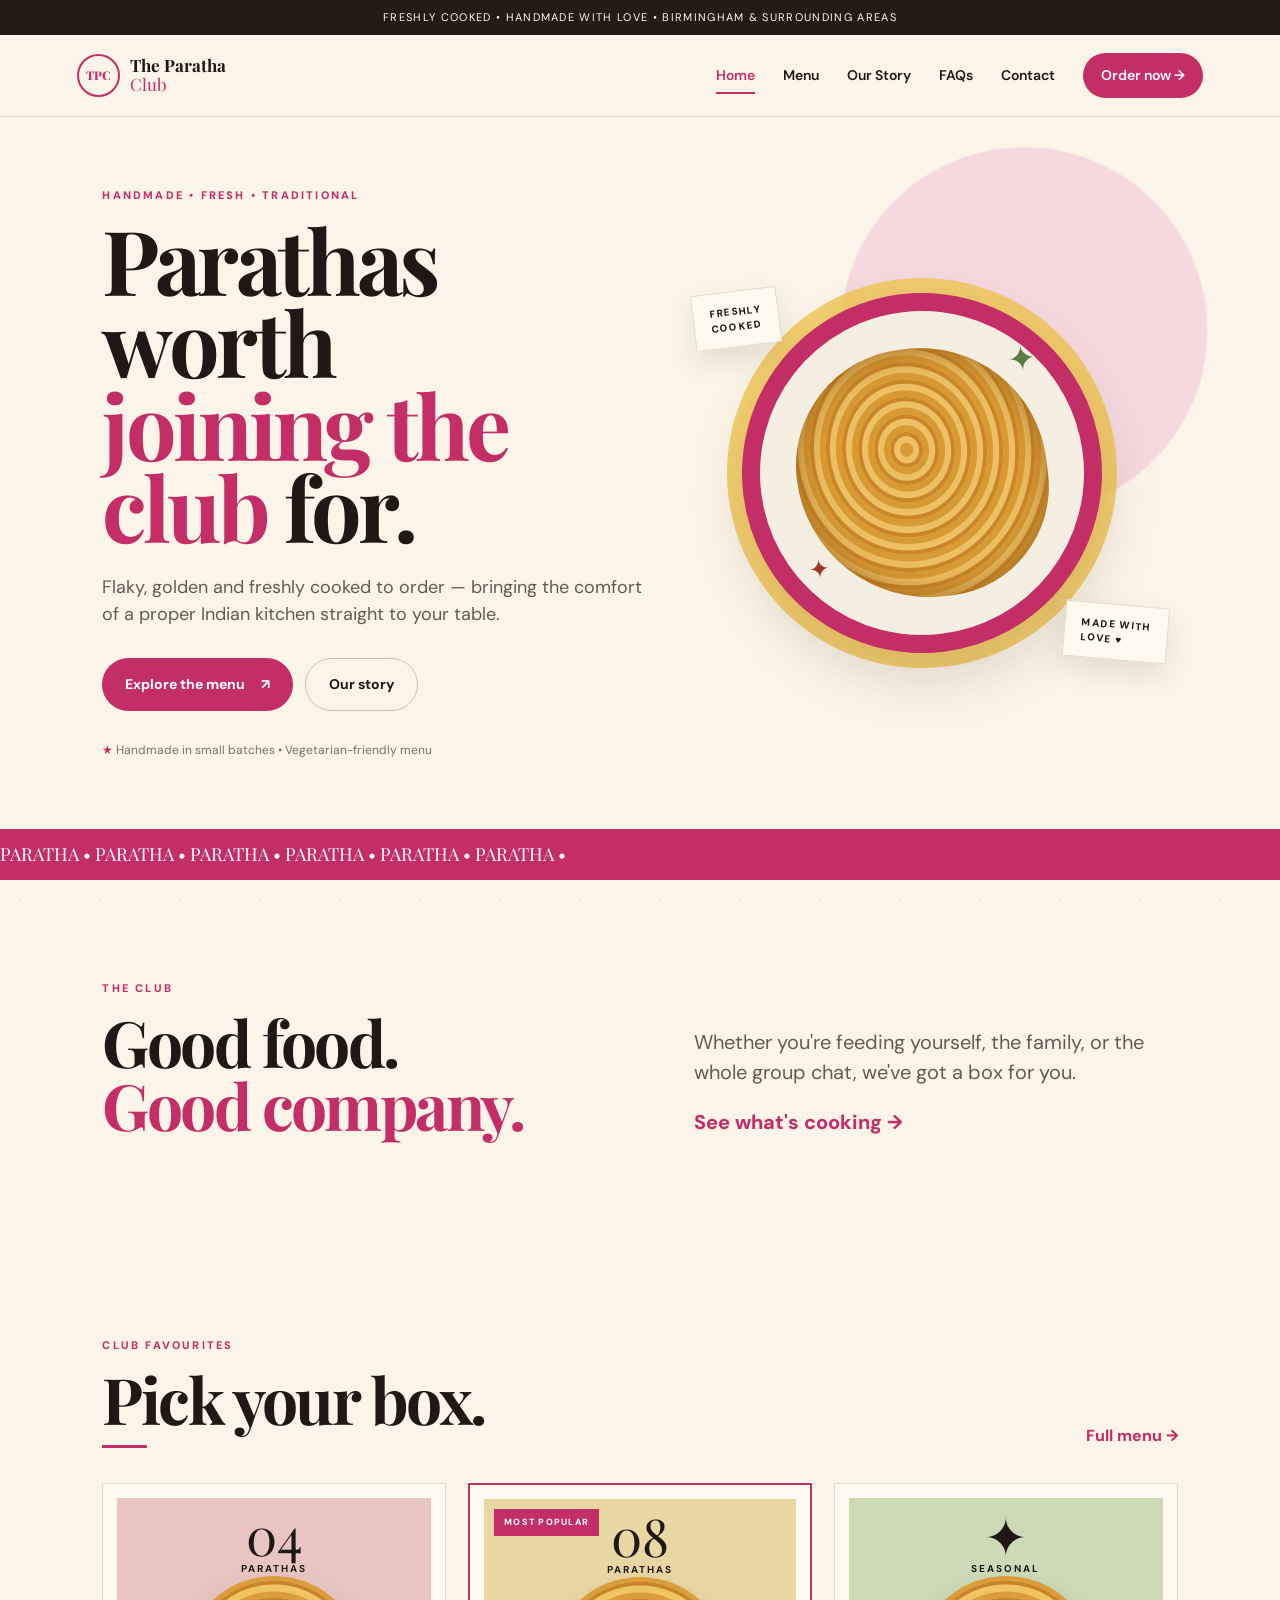
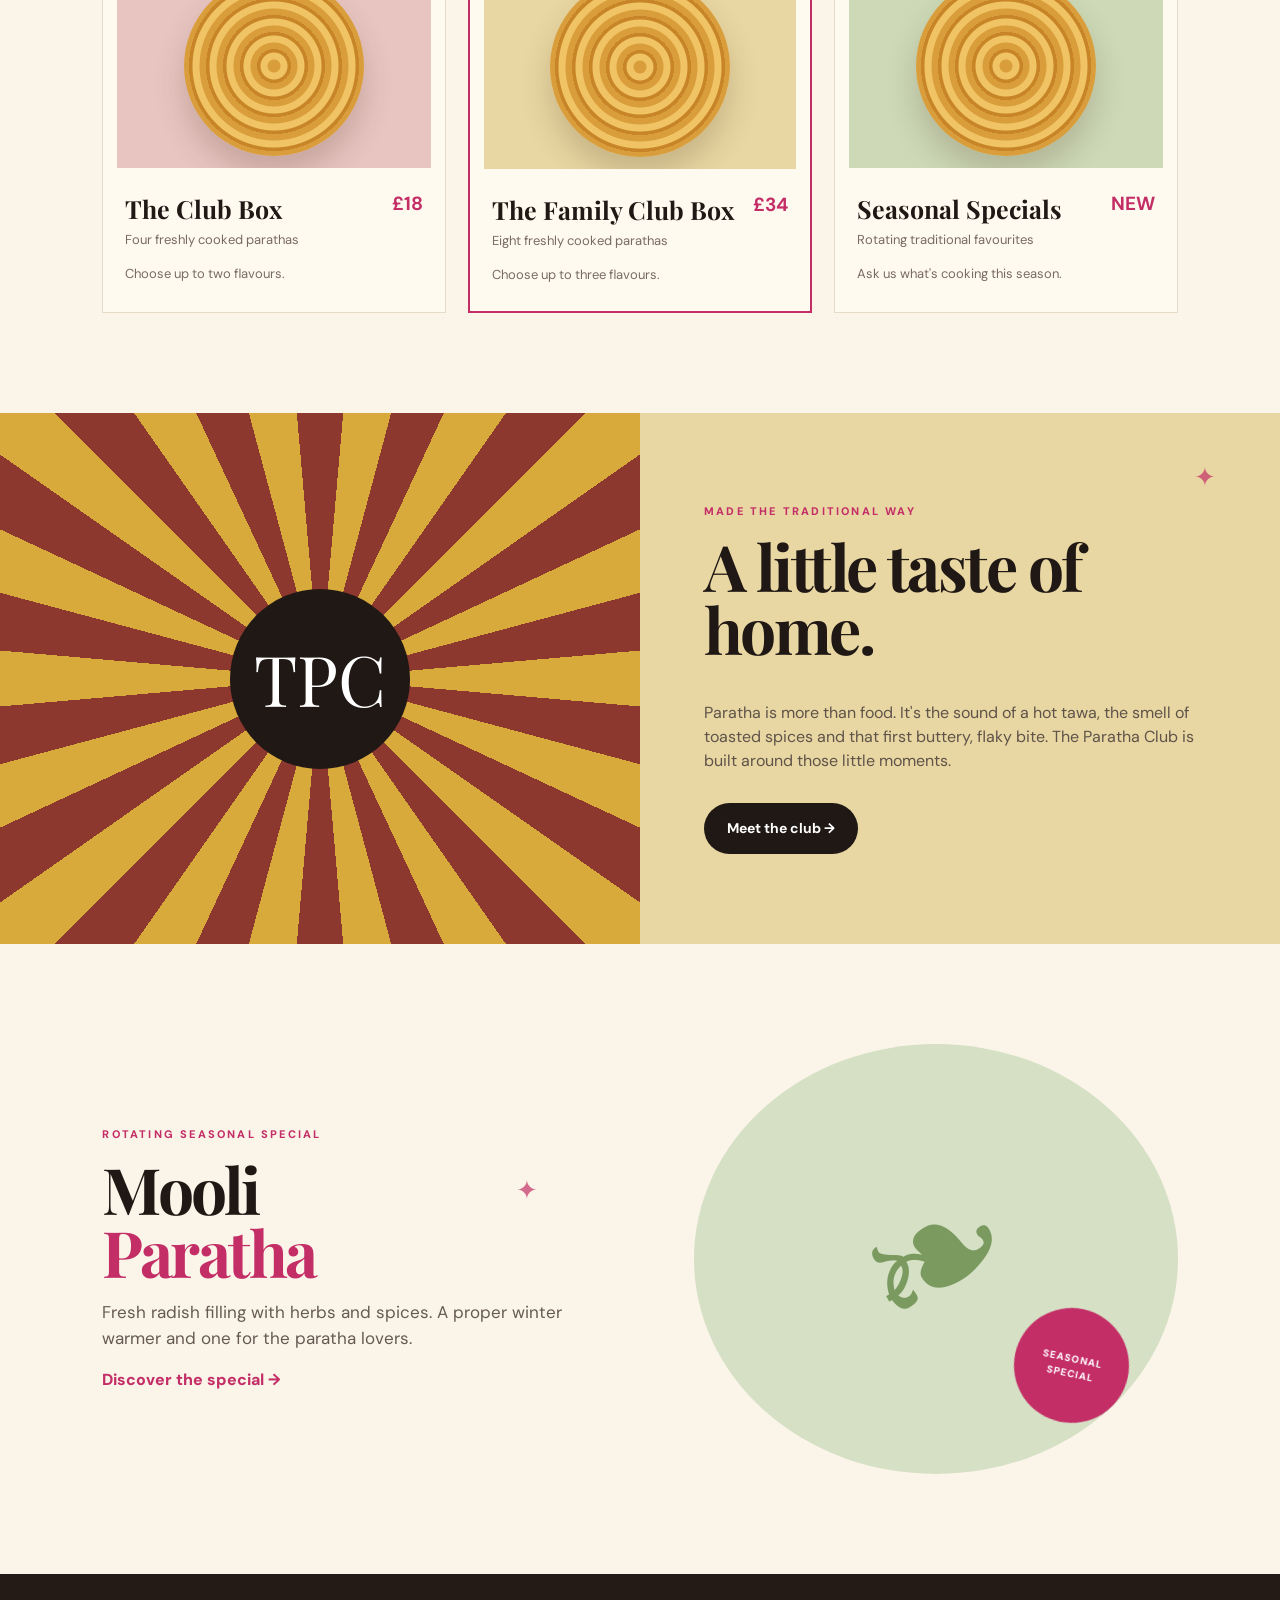
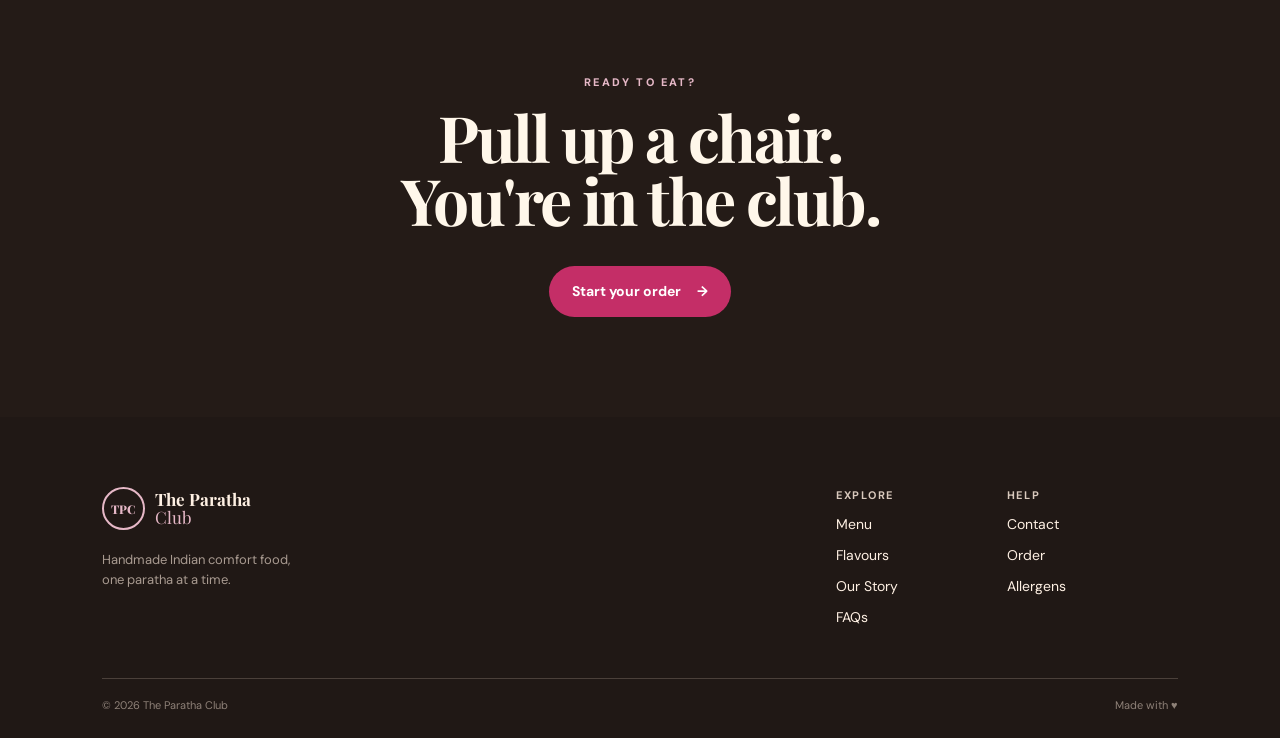
==== index.html @ 1f50803f "add files" ====
<!doctype html>
<html lang="en">
<head>
  <meta charset="utf-8">
  <meta name="viewport" content="width=device-width,initial-scale=1">
  <title>The Paratha Club | Handmade Indian Parathas</title>
  <meta name="description" content="The Paratha Club — freshly cooked, handmade Indian parathas made with love.">
  <link rel="preconnect" href="https://fonts.googleapis.com">
  <link rel="preconnect" href="https://fonts.gstatic.com" crossorigin>
  <link href="https://fonts.googleapis.com/css2?family=DM+Sans:wght@400;500;600;700&family=Playfair+Display:wght@600;700;800&display=swap" rel="stylesheet">
  <link rel="stylesheet" href="css/style.css">
</head>
<body>
  <div class="announcement">Freshly cooked • Handmade with love • Birmingham & surrounding areas</div>
  <header class="site-header">
    <a class="brand" href="index.html"><span class="brand-mark">TPC</span><span><strong>The Paratha</strong><em>Club</em></span></a>
    <button class="nav-toggle" aria-label="Open menu">☰</button>
    <nav>
      <a class="active" href="index.html">Home</a>
      <a href="menu.html">Menu</a>
      <a href="about.html">Our Story</a>
      <a href="faq.html">FAQs</a>
      <a href="contact.html">Contact</a>
      <a class="nav-order" href="order.html">Order now <span>→</span></a>
    </nav>
  </header>

  <main>
    <section class="hero">
      <div class="hero-copy">
        <p class="eyebrow">HANDMADE • FRESH • TRADITIONAL</p>
        <h1>Parathas worth<br><span>joining the club</span> for.</h1>
        <p class="hero-text">Flaky, golden and freshly cooked to order — bringing the comfort of a proper Indian kitchen straight to your table.</p>
        <div class="hero-actions">
          <a class="btn btn-primary" href="menu.html">Explore the menu <span>↗</span></a>
          <a class="btn btn-ghost" href="about.html">Our story</a>
        </div>
        <div class="trust-row"><span>★</span> Handmade in small batches <span>•</span> Vegetarian-friendly menu</div>
      </div>
      <div class="hero-art">
        <div class="sun"></div>
        <div class="dish">
          <div class="paratha"></div>
          <div class="mint">✦</div><div class="spice">✦</div>
        </div>
        <div class="art-tag tag-one">FRESHLY<br>COOKED</div>
        <div class="art-tag tag-two">MADE WITH<br>LOVE ♥</div>
      </div>
    </section>

    <section class="ticker"><div>PARATHA • PARATHA • PARATHA • PARATHA • PARATHA • PARATHA •</div></section>

    <section class="section intro">
      <div><p class="eyebrow">THE CLUB</p><h2>Good food.<br><span>Good company.</span></h2></div>
      <div class="intro-copy"><p>Whether you're feeding yourself, the family, or the whole group chat, we've got a box for you.</p><a class="text-link" href="menu.html">See what's cooking <span>→</span></a></div>
    </section>

    <section class="section boxes">
      <div class="section-heading"><div><p class="eyebrow">CLUB FAVOURITES</p><h2>Pick your box.</h2></div><a class="text-link" href="menu.html">Full menu →</a></div>
      <div class="card-grid">
        <article class="food-card">
          <div class="food-visual visual-1"><span>04</span><b>PARATHAS</b></div>
          <div class="food-info"><div><h3>The Club Box</h3><p>Four freshly cooked parathas</p></div><strong>£18</strong></div>
          <p class="card-note">Choose up to two flavours.</p>
        </article>
        <article class="food-card featured-card">
          <div class="popular">MOST POPULAR</div>
          <div class="food-visual visual-2"><span>08</span><b>PARATHAS</b></div>
          <div class="food-info"><div><h3>The Family Club Box</h3><p>Eight freshly cooked parathas</p></div><strong>£34</strong></div>
          <p class="card-note">Choose up to three flavours.</p>
        </article>
        <article class="food-card">
          <div class="food-visual visual-3"><span>✦</span><b>SEASONAL</b></div>
          <div class="food-info"><div><h3>Seasonal Specials</h3><p>Rotating traditional favourites</p></div><strong>NEW</strong></div>
          <p class="card-note">Ask us what's cooking this season.</p>
        </article>
      </div>
    </section>

    <section class="section story-band">
      <div class="story-image"><span>TPC</span></div>
      <div class="story-copy"><p class="eyebrow">MADE THE TRADITIONAL WAY</p><h2>A little taste of home.</h2><p>Paratha is more than food. It's the sound of a hot tawa, the smell of toasted spices and that first buttery, flaky bite. The Paratha Club is built around those little moments.</p><a class="btn btn-dark" href="about.html">Meet the club →</a></div>
    </section>

    <section class="section special">
      <div class="special-copy"><p class="eyebrow">ROTATING SEASONAL SPECIAL</p><h2>Mooli<br><span>Paratha</span></h2><p>Fresh radish filling with herbs and spices. A proper winter warmer and one for the paratha lovers.</p><a href="menu.html" class="text-link">Discover the special →</a></div>
      <div class="special-art"><div class="leaf">❧</div><div class="round-label">SEASONAL<br>SPECIAL</div></div>
    </section>

    <section class="section cta">
      <p class="eyebrow">READY TO EAT?</p><h2>Pull up a chair.<br>You're in the club.</h2><a class="btn btn-primary" href="order.html">Start your order <span>→</span></a>
    </section>
  </main>

  <footer class="footer">
    <div class="footer-brand"><a class="brand" href="index.html"><span class="brand-mark">TPC</span><span><strong>The Paratha</strong><em>Club</em></span></a><p>Handmade Indian comfort food,<br>one paratha at a time.</p></div>
    <div class="footer-links"><div><b>Explore</b><a href="menu.html">Menu</a><a href="flavours.html">Flavours</a><a href="about.html">Our Story</a><a href="faq.html">FAQs</a></div><div><b>Help</b><a href="contact.html">Contact</a><a href="order.html">Order</a><a href="contact.html">Allergens</a></div></div>
    <div class="footer-bottom"><span>© 2026 The Paratha Club</span><span>Made with ♥</span></div>
  </footer>
  <script src="js/main.js"></script>
</body>
</html>
---- css/style.css ----
*{box-sizing:border-box}html{scroll-behavior:smooth}body{margin:0;background:#fbf5e9;color:#201815;font-family:'DM Sans',sans-serif;line-height:1.5}.announcement{background:#241b17;color:#fff7ea;text-align:center;padding:9px 16px;font-size:11px;letter-spacing:.12em;text-transform:uppercase}.site-header{height:82px;display:flex;align-items:center;justify-content:space-between;padding:0 6%;background:#fbf5e9;border-bottom:1px solid #e8dccb;position:sticky;top:0;z-index:20}.brand{display:flex;align-items:center;gap:10px;color:#201815;text-decoration:none}.brand-mark{width:43px;height:43px;border:2px solid #c42e67;border-radius:50%;display:grid;place-items:center;font-family:'Playfair Display';font-size:12px;font-weight:800;color:#c42e67}.brand strong,.brand em{display:block;font-family:'Playfair Display';font-size:17px;line-height:.9}.brand em{font-style:normal;color:#c42e67;margin-top:3px}nav{display:flex;align-items:center;gap:28px}nav a{color:#201815;text-decoration:none;font-size:14px;font-weight:600}nav a:hover,nav .active{color:#c42e67}.nav-order{background:#c42e67!important;color:#fff!important;padding:12px 18px;border-radius:999px}.nav-toggle{display:none;background:none;border:0;font-size:24px}.hero{min-height:690px;display:grid;grid-template-columns:1.05fr .95fr;align-items:center;padding:70px 8%;overflow:hidden;position:relative;background:radial-gradient(circle at 80% 30%,#f5d9df 0 16%,transparent 16.2%),#fbf5e9}.hero-copy{max-width:650px}.eyebrow{font-size:11px;letter-spacing:.2em;font-weight:800;color:#c42e67;margin:0 0 15px}.hero h1,.page-hero h1{font-family:'Playfair Display',serif;font-size:clamp(54px,7vw,92px);line-height:.92;letter-spacing:-.04em;margin:0 0 26px}.hero h1 span,.page-hero h1 span,h2 span{color:#c42e67}.hero-text{font-size:18px;max-width:560px;color:#655951}.hero-actions{display:flex;gap:12px;margin:30px 0}.btn{display:inline-flex;align-items:center;gap:16px;border:0;border-radius:999px;padding:15px 23px;text-decoration:none;font-weight:700;font-size:14px;cursor:pointer}.btn-primary{background:#c42e67;color:#fff}.btn-ghost{border:1px solid #cfc0b0;color:#201815}.btn-dark{background:#201815;color:#fff}.trust-row{font-size:12px;color:#7c6e64}.trust-row span:first-child{color:#c42e67}.hero-art{height:520px;position:relative;display:grid;place-items:center}.sun{position:absolute;width:390px;height:390px;border-radius:50%;background:#f1c64f;opacity:.8}.dish{width:360px;height:360px;border-radius:50%;background:#f5efe3;border:18px solid #c42e67;box-shadow:0 25px 60px #5c3a2630;position:relative;display:grid;place-items:center;transform:rotate(-7deg)}.paratha{width:250px;height:250px;border-radius:48% 52% 45% 55%;background:repeating-radial-gradient(ellipse at 45% 40%,#d79b36 0 6px,#edc064 7px 12px,#c98729 13px 16px);box-shadow:inset 0 0 30px #9e631a}.mint{position:absolute;right:35px;top:35px;color:#587d42;font-size:34px}.spice{position:absolute;left:38px;bottom:60px;color:#9b3825;font-size:25px}.art-tag{position:absolute;background:#fffaf0;padding:12px 16px;border:1px solid #e6d8c7;font-weight:800;font-size:10px;letter-spacing:.14em;box-shadow:0 12px 30px #3d281420}.tag-one{left:5%;top:15%;transform:rotate(-7deg)}.tag-two{right:2%;bottom:14%;transform:rotate(5deg)}.ticker{background:#c42e67;color:white;overflow:hidden;padding:12px 0;font-family:'Playfair Display';font-size:18px;white-space:nowrap}.ticker div{animation:marquee 22s linear infinite}@keyframes marquee{to{transform:translateX(-40%)}}.section{padding:100px 8%;max-width:1400px;margin:auto}.intro{display:grid;grid-template-columns:1fr 1fr;gap:10%;align-items:end}.intro h2,.section h2{font-family:'Playfair Display';font-size:clamp(45px,5vw,70px);line-height:.98;letter-spacing:-.04em;margin:0}.intro-copy{font-size:20px;color:#665a52;max-width:480px}.text-link{color:#c42e67;text-decoration:none;font-weight:800}.section-heading{display:flex;justify-content:space-between;align-items:end;margin-bottom:35px}.card-grid{display:grid;grid-template-columns:repeat(3,1fr);gap:22px}.food-card{background:#fffaf0;border:1px solid #e5d9c8;padding:14px;position:relative}.featured-card{border:2px solid #c42e67}.popular{position:absolute;z-index:2;top:24px;left:24px;background:#c42e67;color:#fff;padding:7px 10px;font-size:9px;font-weight:800;letter-spacing:.14em}.food-visual{height:270px;display:flex;flex-direction:column;align-items:center;justify-content:center;position:relative;overflow:hidden}.visual-1{background:#e8c5c1}.visual-2{background:#e8d7a2}.visual-3{background:#cdd9b7}.food-visual:after{content:'';width:180px;height:180px;border-radius:50%;background:repeating-radial-gradient(ellipse,#d99e3b 0 6px,#f0c465 7px 13px,#c78528 14px 17px);box-shadow:0 18px 30px #4d301d35}.food-visual span,.food-visual b{position:relative;z-index:2;color:#201815}.food-visual span{font-family:'Playfair Display';font-size:52px;line-height:1}.food-visual b{font-size:10px;letter-spacing:.2em}.food-info{display:flex;justify-content:space-between;gap:15px;padding:22px 8px 8px}.food-info h3{font-family:'Playfair Display';font-size:25px;margin:0}.food-info p,.card-note{margin:3px 0;color:#786b62;font-size:13px}.food-info>strong{color:#c42e67;font-size:19px}.card-note{padding:0 8px 10px}.story-band{background:#e8d7a2;max-width:none;display:grid;grid-template-columns:1fr 1fr;padding:0}.story-image{min-height:520px;background:radial-gradient(circle at center,#e8c15b 0 18%,#c42e67 18.5% 20%,transparent 20.5%),repeating-conic-gradient(from 15deg,#8c382f 0 10deg,#d8aa3b 10deg 20deg);display:grid;place-items:center}.story-image span{font-family:'Playfair Display';font-size:70px;color:#fff;background:#201815;border-radius:50%;width:180px;height:180px;display:grid;place-items:center}.story-copy{padding:90px 10%;display:flex;flex-direction:column;justify-content:center;align-items:flex-start}.story-copy h2{margin-bottom:25px}.story-copy p:not(.eyebrow){max-width:500px;color:#5f534a;margin-bottom:30px}.special{display:grid;grid-template-columns:1fr 1fr;align-items:center;gap:10%}.special-copy p:not(.eyebrow){max-width:500px;color:#665a52;font-size:17px}.special-art{min-height:430px;border-radius:50%;background:#d5e0c4;display:grid;place-items:center;position:relative}.leaf{font-size:180px;color:#7a9a60;transform:rotate(-30deg)}.round-label{position:absolute;background:#c42e67;color:white;width:115px;height:115px;border-radius:50%;display:grid;place-items:center;text-align:center;font-size:10px;font-weight:800;letter-spacing:.1em;right:10%;bottom:12%;transform:rotate(12deg)}.cta{background:#241b17;color:#fff7ea;text-align:center;max-width:none}.cta .eyebrow{color:#e6b8c7}.cta h2{margin:0 0 35px}.footer{background:#201815;color:#fff1e4;padding:70px 8% 25px;display:grid;grid-template-columns:2fr 1fr;gap:50px}.footer .brand{color:#fff1e4}.footer .brand-mark{color:#e6b8c7;border-color:#e6b8c7}.footer .brand em{color:#e6b8c7}.footer-brand p{color:#a99b91;font-size:13px;margin-top:20px}.footer-links{display:grid;grid-template-columns:1fr 1fr}.footer-links div{display:flex;flex-direction:column;gap:10px}.footer-links b{font-size:11px;text-transform:uppercase;letter-spacing:.16em;color:#d9c9bd}.footer-links a{color:#fff1e4;text-decoration:none;font-size:14px}.footer-bottom{grid-column:1/-1;border-top:1px solid #4b403a;padding-top:18px;display:flex;justify-content:space-between;color:#8e8178;font-size:11px}.page-hero{padding:110px 8% 80px;background:#e8d7a2}.page-hero h1{font-size:clamp(60px,8vw,110px)}.page-hero p:last-child{max-width:650px;font-size:19px;color:#63574e}.compact{padding-bottom:60px}.menu-section{max-width:1100px}.menu-category{margin-bottom:85px}.category-head{display:grid;grid-template-columns:60px 1fr;gap:15px;margin-bottom:30px}.category-head>span{font-family:'Playfair Display';font-size:20px;color:#c42e67}.category-head h2{font-size:48px}.menu-item{display:grid;grid-template-columns:55px 1fr auto;gap:25px;align-items:center;border-top:1px solid #dacdbc;padding:25px 0}.menu-number{font-family:'Playfair Display';color:#c42e67;font-size:22px}.menu-item h3{font-family:'Playfair Display';font-size:27px;margin:0}.menu-item h3 small{font-family:'DM Sans';font-size:14px;color:#c42e67;margin-left:12px}.menu-item p{margin:5px 0 0;color:#74675e;max-width:650px}.mini-btn{border:1px solid #cfc0b0;border-radius:999px;padding:9px 15px;color:#201815;text-decoration:none;font-size:12px;font-weight:700}.allergen{background:#fffaf0;border:1px solid #e3d5c4;padding:22px;margin-top:35px}.allergen strong{font-family:'Playfair Display';font-size:18px}.allergen p{margin:6px 0 0;color:#74675e;font-size:13px}.about-split{display:grid;grid-template-columns:1fr 1fr;gap:10%;align-items:center}.big-quote{font-family:'Playfair Display';font-size:clamp(40px,4.5vw,65px);line-height:1.03;color:#c42e67}.about-split>div:last-child{font-size:17px;color:#675a51}.values{display:grid;grid-template-columns:repeat(3,1fr);background:#c42e67;color:white}.values>div{padding:65px 8%;border-right:1px solid #ffffff40}.values span{font-size:12px;opacity:.7}.values h3{font-family:'Playfair Display';font-size:38px;margin:25px 0 10px}.values p{opacity:.85}.faq-list{max-width:1000px}.faq-list details{border-top:1px solid #d7c9b8;padding:25px 0}.faq-list details:last-child{border-bottom:1px solid #d7c9b8}.faq-list summary{cursor:pointer;list-style:none;font-family:'Playfair Display';font-size:27px;padding-right:30px;position:relative}.faq-list summary::-webkit-details-marker{display:none}.faq-list summary:after{content:'+';position:absolute;right:0;color:#c42e67}.faq-list details[open] summary:after{content:'−'}.faq-list details p{max-width:750px;color:#6d6158;margin:15px 0 0}.contact-grid{display:grid;grid-template-columns:repeat(3,1fr);gap:20px}.contact-card{background:#fffaf0;border:1px solid #e3d5c4;padding:35px;min-height:270px}.contact-icon{font-size:30px;color:#c42e67}.contact-card h3{font-family:'Playfair Display';font-size:30px;margin:35px 0 10px}.contact-card p{color:#6d6158;min-height:65px}.order-layout{display:grid;grid-template-columns:1.5fr .7fr;gap:55px;align-items:start}.order-form label{display:block;font-size:12px;font-weight:800;letter-spacing:.13em;text-transform:uppercase;margin:0 0 14px}.choice-grid{display:grid;grid-template-columns:1fr 1fr;gap:12px;margin-bottom:40px}.choice,.flavour{background:#fffaf0;border:1px solid #dfd1c0;padding:20px;text-align:left;cursor:pointer}.choice{display:grid;grid-template-columns:1fr auto;gap:5px}.choice span{font-family:'Playfair Display';font-size:22px}.choice b{color:#c42e67}.choice small{grid-column:1/-1;color:#766960}.choice.selected{border:2px solid #c42e67}.flavour-grid{display:grid;grid-template-columns:repeat(3,1fr);gap:10px;margin-bottom:8px}.flavour{display:flex;justify-content:space-between;font-weight:700;border-radius:4px}.flavour.selected{background:#c42e67;color:white;border-color:#c42e67}.selection-note{font-size:12px;color:#786b62;margin-bottom:40px}.form-row{display:grid;grid-template-columns:1fr 1fr;gap:12px}.order-form input,.order-form textarea{width:100%;border:1px solid #d9cbbc;background:#fffaf0;padding:15px;margin-bottom:12px;font:inherit;outline:none}.order-form textarea{min-height:120px;resize:vertical}.order-form input:focus,.order-form textarea:focus{border-color:#c42e67}.full{width:100%;justify-content:center;margin-top:18px}.order-summary{background:#241b17;color:#fff4e8;padding:30px;position:sticky;top:110px}.order-summary h3{font-family:'Playfair Display';font-size:30px;margin:5px 0 30px}.summary-line,.summary-total{display:flex;justify-content:space-between;margin:12px 0;color:#cdbfb5}.summary-line strong,.summary-total strong{color:#fff}.summary-total{font-size:18px;color:#fff}.order-summary hr{border:0;border-top:1px solid #4b403a;margin:25px 0}.order-summary small{display:block;color:#988b82;font-size:11px;margin-top:25px}@media(max-width:850px){nav{display:none;position:absolute;top:82px;left:0;right:0;background:#fbf5e9;padding:20px 7%;flex-direction:column;align-items:flex-start;border-bottom:1px solid #e5d9c8}.site-header.nav-open nav{display:flex}.nav-toggle{display:block}.hero,.intro,.story-band,.special,.about-split,.order-layout{grid-template-columns:1fr}.hero{padding-top:45px}.hero-art{height:420px;order:-1}.dish{width:280px;height:280px}.paratha{width:195px;height:195px}.sun{width:300px;height:300px}.card-grid,.contact-grid,.values{grid-template-columns:1fr}.values>div{border-right:0;border-bottom:1px solid #ffffff40}.story-image{min-height:350px}.section{padding:70px 7%}.section-heading{align-items:start;gap:20px;flex-direction:column}.flavour-grid{grid-template-columns:1fr 1fr}.order-summary{position:static}.footer{grid-template-columns:1fr}.footer-bottom{grid-column:1}.page-hero{padding:75px 7% 55px}.menu-item{grid-template-columns:35px 1fr}.mini-btn{grid-column:2;width:max-content}.choice-grid{grid-template-columns:1fr}.form-row{grid-template-columns:1fr}}
/* V2 additions */
.flavour-showcase{display:grid;grid-template-columns:repeat(3,1fr);gap:20px}
.flavour-card{background:#fffaf0;border:1px solid #e3d5c4;padding:14px}
.flavour-art{height:230px;display:grid;place-items:center;font-family:'Playfair Display';font-size:50px;position:relative;overflow:hidden}
.flavour-art:after{content:'';position:absolute;width:155px;height:155px;border-radius:50%;background:repeating-radial-gradient(ellipse,#d99e3b 0 6px,#efc469 7px 13px,#c78628 14px 17px);box-shadow:0 18px 30px #4d301d35}
.flavour-art{color:#201815}.flavour-art:not(.art-seasonal){z-index:1}
.art-aloo{background:#ead1a6}.art-paneer{background:#e9c5ce}.art-gobi{background:#d6dfc1}.art-cheese{background:#efd79c}.art-methi{background:#c7d9bc}.art-seasonal{background:#d9c9df}
.flavour-art::before{content:'';position:absolute;width:210px;height:210px;border-radius:50%;border:10px solid #c42e67;opacity:.75}
.flavour-card h3{font-family:'Playfair Display';font-size:28px;margin:18px 8px 3px}.flavour-card p{margin:0 8px 12px;color:#766960;font-size:13px}
.note-band{background:#e8d7a2;max-width:none;display:grid;grid-template-columns:1fr 1fr;gap:10%;align-items:center}.note-band p:last-child{font-size:19px;color:#665951;max-width:500px}
.active-order{box-shadow:inset 0 0 0 2px #ffffff50}
@media(max-width:850px){.flavour-showcase,.note-band{grid-template-columns:1fr}}

.quantity-row{display:flex;align-items:center;gap:22px;margin:-2px 0 38px;background:#fffaf0;border:1px solid #dfd1c0;width:max-content;padding:8px 12px}.quantity-row button{border:0;background:#c42e67;color:white;border-radius:50%;width:34px;height:34px;font-size:22px;cursor:pointer}.quantity-row strong{font-size:17px;min-width:18px;text-align:center}.quantity-row span{font-size:12px;color:#766960;margin-left:-12px}

/* ===== V3 POLISH ===== */
body{overflow-x:hidden}
body:before{content:"";position:fixed;inset:0;pointer-events:none;opacity:.18;z-index:-1;background-image:radial-gradient(circle at 20px 20px,#c42e67 1px,transparent 1.5px),radial-gradient(circle at 60px 60px,#c42e67 1px,transparent 1.5px);background-size:80px 80px}
.site-header{transition:box-shadow .25s ease,background .25s ease}
.site-header.scrolled{box-shadow:0 8px 30px #2b1b1212;background:#fffaf2}
nav a{position:relative}
nav a:not(.nav-order):after{content:"";position:absolute;left:0;right:100%;bottom:-8px;height:2px;background:#c42e67;transition:right .2s ease}
nav a:not(.nav-order):hover:after,nav a.active:not(.nav-order):after{right:0}
.hero{isolation:isolate}
.hero-copy{animation:fadeUp .75s ease both}
.hero-art{animation:fadeIn .9s .1s ease both}
.btn{transition:transform .18s ease,box-shadow .18s ease}
.btn:hover{transform:translateY(-2px);box-shadow:0 10px 25px #3a211d20}
.food-card,.flavour-card,.contact-card{transition:transform .2s ease,box-shadow .2s ease}
.food-card:hover,.flavour-card:hover,.contact-card:hover{transform:translateY(-5px);box-shadow:0 18px 35px #3a211d18}
.reveal{opacity:0;transform:translateY(22px);transition:opacity .65s ease,transform .65s ease}
.reveal.visible{opacity:1;transform:none}
.section-heading h2{position:relative}
.section-heading h2:after{content:"";display:block;width:45px;height:3px;background:#c42e67;margin-top:14px}
.story-copy,.special-copy{position:relative}
.story-copy:before,.special-copy:before{content:"✦";position:absolute;color:#c42e67;font-size:26px;top:45px;right:10%;opacity:.7}
.menu-item{transition:padding .2s ease,background .2s ease}
.menu-item:hover{padding-left:12px;background:#fffaf0}
.allergen{border-left:4px solid #c42e67}
.page-hero{position:relative;overflow:hidden}
.page-hero:after{content:"✦  ❧  ✦  ❧  ✦";position:absolute;right:7%;bottom:28px;color:#c42e6760;font-size:30px;letter-spacing:12px;transform:rotate(-8deg)}
.order-summary{box-shadow:0 20px 50px #241b1730}
.choice,.flavour{transition:border-color .15s ease,transform .15s ease,box-shadow .15s ease}
.choice:hover,.flavour:hover{transform:translateY(-2px);box-shadow:0 8px 18px #3a211d12}
.choice.selected{box-shadow:0 0 0 4px #c42e6714}
.toast{position:fixed;left:50%;bottom:28px;transform:translate(-50%,20px);background:#241b17;color:#fff7ed;padding:13px 18px;border-radius:999px;font-size:13px;font-weight:700;z-index:100;opacity:0;pointer-events:none;transition:.25s ease;box-shadow:0 12px 30px #241b1740}
.toast.show{opacity:1;transform:translate(-50%,0)}
.site-header .brand{flex-shrink:0}
@keyframes fadeUp{from{opacity:0;transform:translateY(18px)}to{opacity:1;transform:none}}
@keyframes fadeIn{from{opacity:0;transform:scale(.96)}to{opacity:1;transform:scale(1)}}
@media(prefers-reduced-motion:reduce){*,*:before,*:after{animation:none!important;transition:none!important;scroll-behavior:auto!important}.reveal{opacity:1;transform:none}}
@media(max-width:850px){.page-hero:after{right:5%;font-size:20px}.story-copy:before,.special-copy:before{display:none}}

/* ===== V4 ORDER EXPERIENCE ===== */
.checkout-shell{max-width:1250px}
.progress{display:grid;grid-template-columns:auto 1fr auto 1fr auto 1fr auto;align-items:center;gap:14px;margin-bottom:55px}.progress i{height:1px;background:#d7c9b8}.progress-step{display:flex;align-items:center;gap:9px;color:#9a8c82;font-size:11px;text-transform:uppercase;letter-spacing:.08em}.progress-step span{width:30px;height:30px;border-radius:50%;display:grid;place-items:center;border:1px solid #d7c9b8;font-weight:800}.progress-step.active{color:#c42e67}.progress-step.active span{background:#c42e67;color:#fff;border-color:#c42e67}.checkout-grid{display:grid;grid-template-columns:minmax(0,1.55fr) 360px;gap:55px;align-items:start}.checkout-step{display:none}.checkout-step.active{display:block;animation:fadeUp .35s ease both}.step-kicker{font-size:10px;font-weight:800;letter-spacing:.18em;color:#c42e67}.checkout-step h2{font-family:'Playfair Display';font-size:52px;line-height:1;margin:0 0 32px}.fulfil-grid{display:grid;grid-template-columns:1fr 1fr;gap:12px;margin-bottom:35px}.fulfil{display:grid;grid-template-columns:1fr auto;gap:6px;background:#fffaf0;border:1px solid #dfd1c0;padding:22px;text-align:left;cursor:pointer}.fulfil span{font-family:'Playfair Display';font-size:22px}.fulfil b{color:#c42e67}.fulfil small{grid-column:1/-1;color:#766960}.fulfil.selected{border:2px solid #c42e67}.wide-input{width:100%;border:1px solid #d9cbbc;background:#fffaf0;padding:15px;margin:0 0 14px;font:inherit;outline:none}.wide-input:focus{border-color:#c42e67}.checkout-step textarea{width:100%;min-height:120px;border:1px solid #d9cbbc;background:#fffaf0;padding:15px;font:inherit;resize:vertical;margin-bottom:14px}.step-actions{display:flex;justify-content:space-between;gap:12px;margin-top:28px}.step-actions .btn{min-width:130px;justify-content:center}.review-card{background:#fffaf0;border:1px solid #e1d4c3}.review-card>div{display:flex;justify-content:space-between;gap:20px;padding:17px 20px;border-bottom:1px solid #e5d9ca}.review-card>div:last-child{border-bottom:0}.review-card span{color:#796c63;font-size:13px}.review-card strong{text-align:right}.secure-note{font-size:11px;color:#82756c;margin-top:16px}.order-summary{top:110px}.order-summary small{line-height:1.6}
@media(max-width:900px){.checkout-grid{grid-template-columns:1fr}.order-summary{position:static;order:-1}.progress{grid-template-columns:repeat(4,1fr);gap:7px}.progress i{display:none}.progress-step{justify-content:center}.progress-step b{display:none}.fulfil-grid{grid-template-columns:1fr}}
@media(max-width:600px){.checkout-step h2{font-size:42px}.progress{margin-bottom:35px}.progress-step span{width:27px;height:27px}.step-actions{flex-direction:column-reverse}.step-actions .btn{width:100%}}


/* ===== V4 FIX: Customer details — Full name + Phone =====
   Match these two inputs exactly to the wide fields below them. */
.checkout-step .form-row {
  display: grid;
  grid-template-columns: minmax(0, 1fr) minmax(0, 1fr);
  column-gap: 12px;
  width: 100%;
  margin: 0 0 14px;
}

.checkout-step .form-row > input {
  width: 100%;
  min-width: 0;
  height: auto;
  box-sizing: border-box;
  margin: 0;
  padding: 15px;
  border: 1px solid #d9cbbc;
  border-radius: 0;
  background: #fffaf0;
  color: #201815;
  font: inherit;
  line-height: 1.5;
  outline: none;
  appearance: none;
  -webkit-appearance: none;
}

.checkout-step .form-row > input::placeholder {
  color: #766f69;
  opacity: 1;
}

.checkout-step .form-row > input:focus {
  border-color: #c42e67;
  outline: none;
  box-shadow: none;
}

/* Keep the two fields perfectly equal on smaller screens. */
@media (max-width: 600px) {
  .checkout-step .form-row {
    grid-template-columns: 1fr;
    row-gap: 14px;
  }

  .checkout-step .form-row > input {
    width: 100%;
  }
}
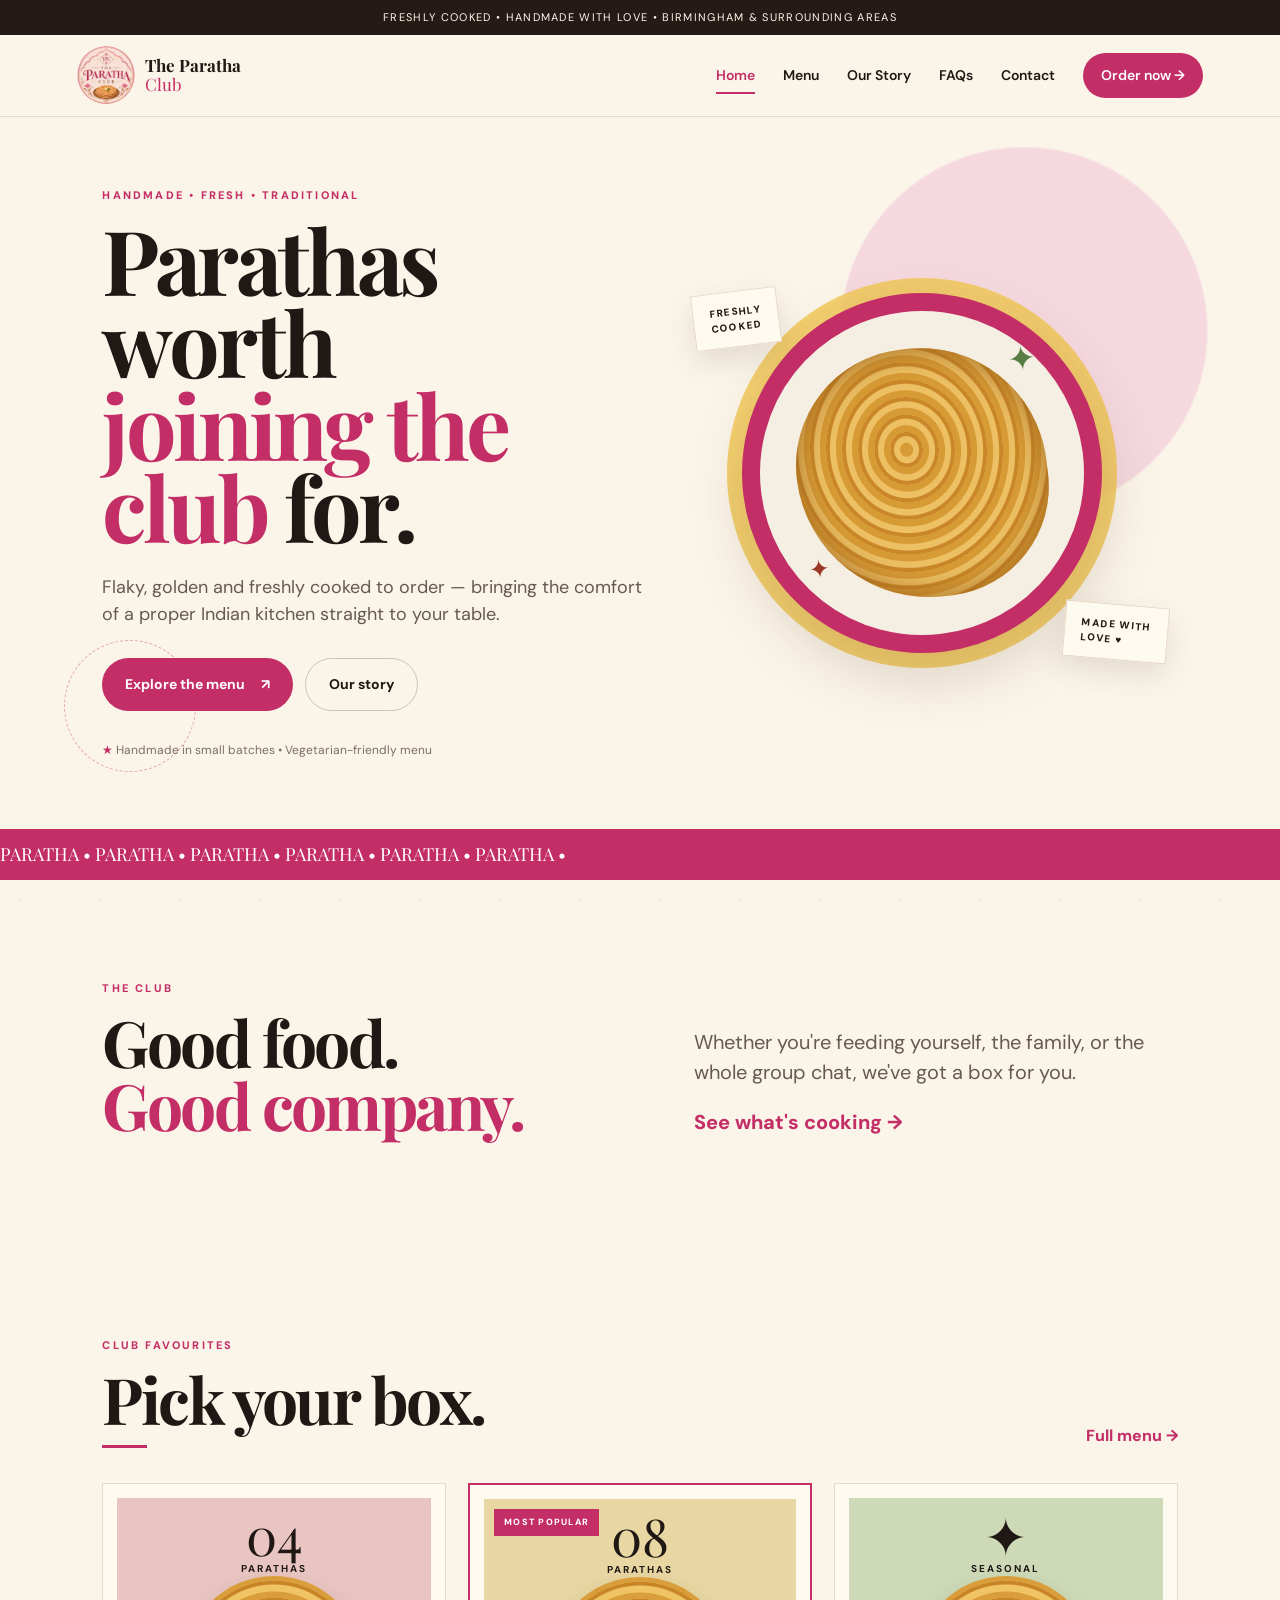
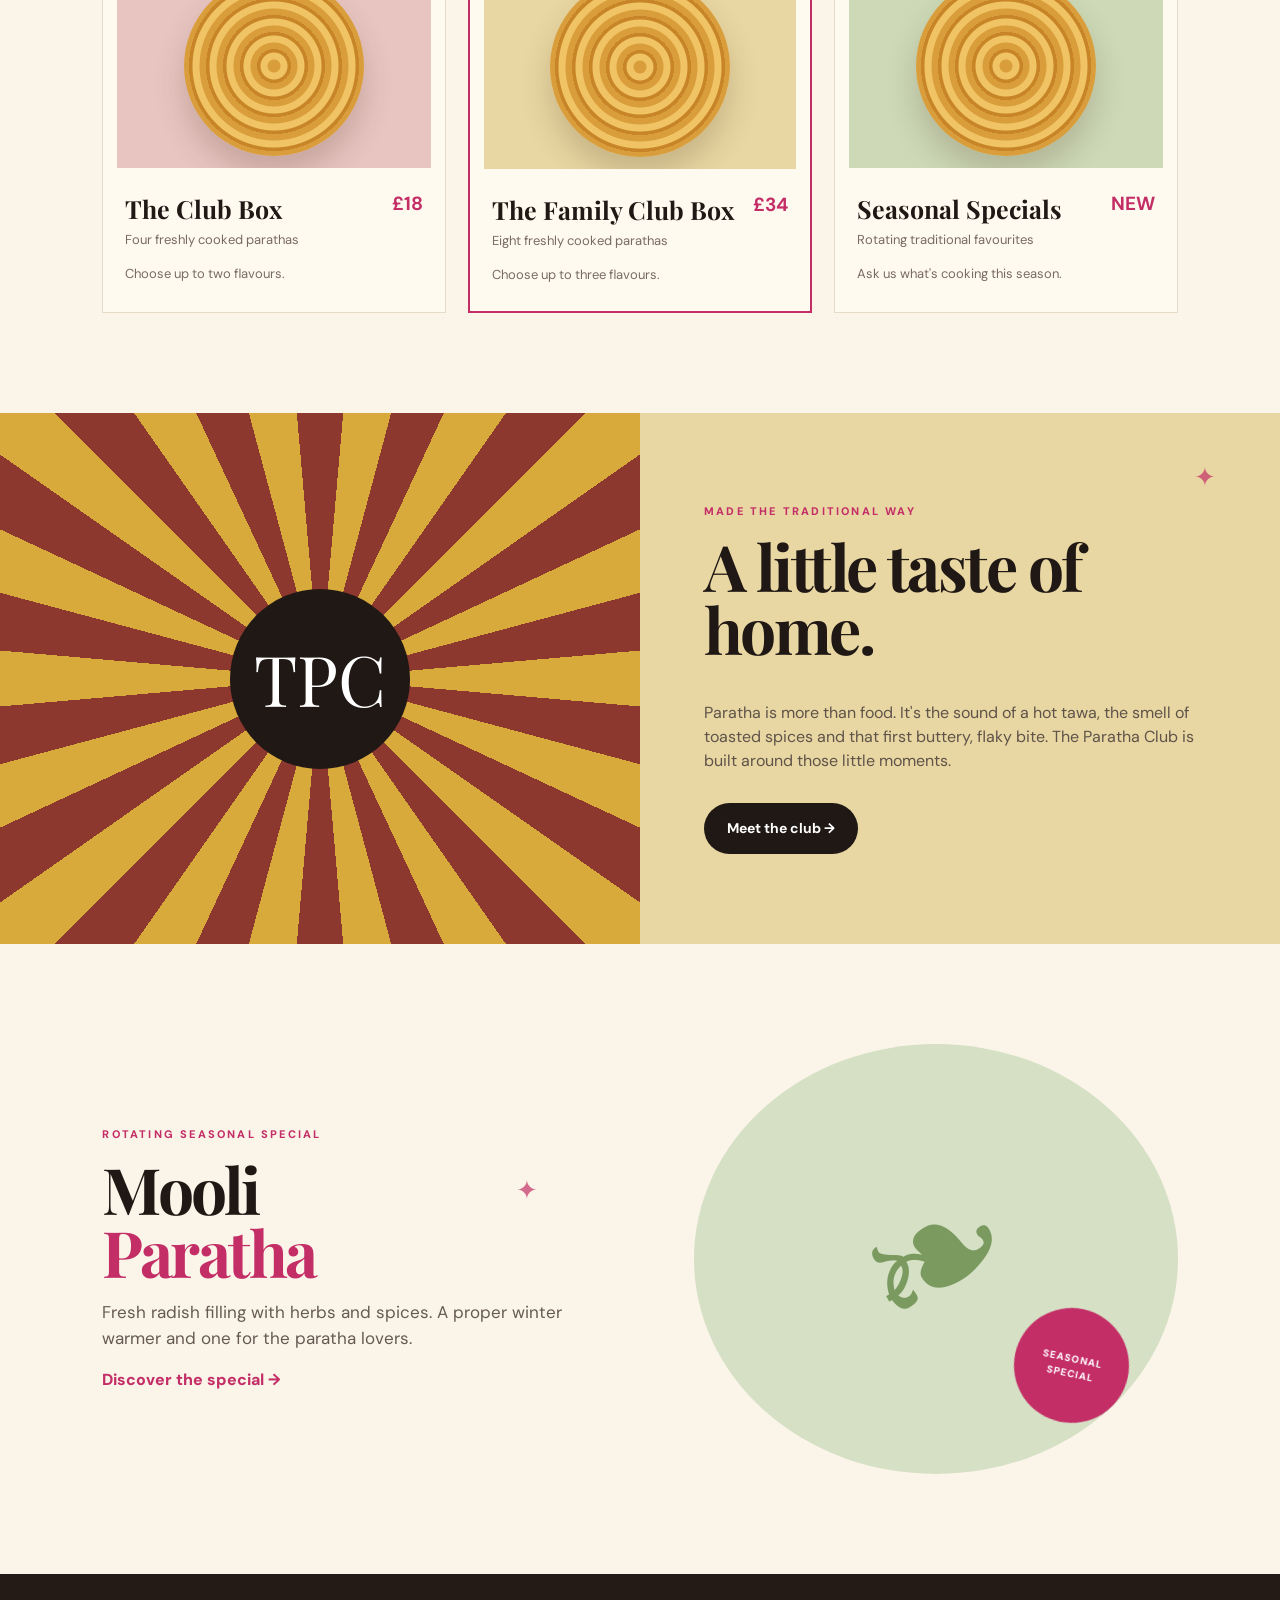
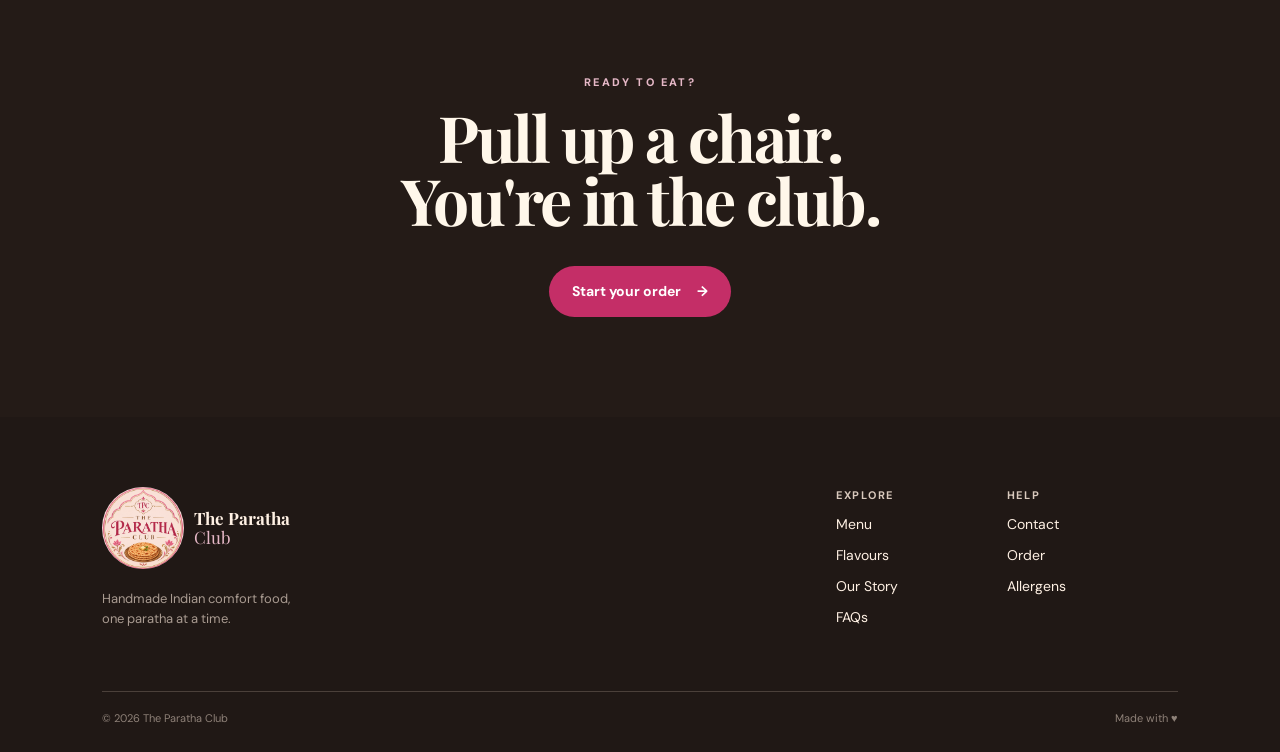
==== commit 321eeb4a: "add logo" ====
--- a/index.html
+++ b/index.html
@@ -8,12 +8,12 @@
   <link rel="preconnect" href="https://fonts.googleapis.com">
   <link rel="preconnect" href="https://fonts.gstatic.com" crossorigin>
   <link href="https://fonts.googleapis.com/css2?family=DM+Sans:wght@400;500;600;700&family=Playfair+Display:wght@600;700;800&display=swap" rel="stylesheet">
-  <link rel="stylesheet" href="css/style.css">
+  <link rel="icon" type="image/png" href="assets/tpc-logo.png"><link rel="stylesheet" href="css/style.css">
 </head>
 <body>
   <div class="announcement">Freshly cooked • Handmade with love • Birmingham & surrounding areas</div>
   <header class="site-header">
-    <a class="brand" href="index.html"><span class="brand-mark">TPC</span><span><strong>The Paratha</strong><em>Club</em></span></a>
+    <a class="brand" href="index.html" aria-label="The Paratha Club home"><img class="brand-logo" src="assets/tpc-logo.png" alt="The Paratha Club logo"><span><strong>The Paratha</strong><em>Club</em></span></a>
     <button class="nav-toggle" aria-label="Open menu">☰</button>
     <nav>
       <a class="active" href="index.html">Home</a>
@@ -93,7 +93,7 @@
   </main>
 
   <footer class="footer">
-    <div class="footer-brand"><a class="brand" href="index.html"><span class="brand-mark">TPC</span><span><strong>The Paratha</strong><em>Club</em></span></a><p>Handmade Indian comfort food,<br>one paratha at a time.</p></div>
+    <div class="footer-brand"><a class="brand" href="index.html" aria-label="The Paratha Club home"><img class="brand-logo" src="assets/tpc-logo.png" alt="The Paratha Club logo"><span><strong>The Paratha</strong><em>Club</em></span></a><p>Handmade Indian comfort food,<br>one paratha at a time.</p></div>
     <div class="footer-links"><div><b>Explore</b><a href="menu.html">Menu</a><a href="flavours.html">Flavours</a><a href="about.html">Our Story</a><a href="faq.html">FAQs</a></div><div><b>Help</b><a href="contact.html">Contact</a><a href="order.html">Order</a><a href="contact.html">Allergens</a></div></div>
     <div class="footer-bottom"><span>© 2026 The Paratha Club</span><span>Made with ♥</span></div>
   </footer>
--- a/css/style.css
+++ b/css/style.css
@@ -23,6 +23,7 @@
 nav a:not(.nav-order):after{content:"";position:absolute;left:0;right:100%;bottom:-8px;height:2px;background:#c42e67;transition:right .2s ease}
 nav a:not(.nav-order):hover:after,nav a.active:not(.nav-order):after{right:0}
 .hero{isolation:isolate}
+.hero:before{content:"";position:absolute;inset:auto auto 8% 5%;width:130px;height:130px;border:1px dashed #c42e6766;border-radius:50%;z-index:-1}
 .hero-copy{animation:fadeUp .75s ease both}
 .hero-art{animation:fadeIn .9s .1s ease both}
 .btn{transition:transform .18s ease,box-shadow .18s ease}
@@ -109,3 +110,8 @@
     width: 100%;
   }
 }
+
+/* TPC logo */
+.brand-logo{width:58px;height:58px;display:block;object-fit:cover;border-radius:50%;flex:0 0 58px}
+.footer .brand-logo{width:82px;height:82px;flex-basis:82px}
+@media(max-width:850px){.brand-logo{width:54px;height:54px;flex-basis:54px}.footer .brand-logo{width:76px;height:76px;flex-basis:76px}}
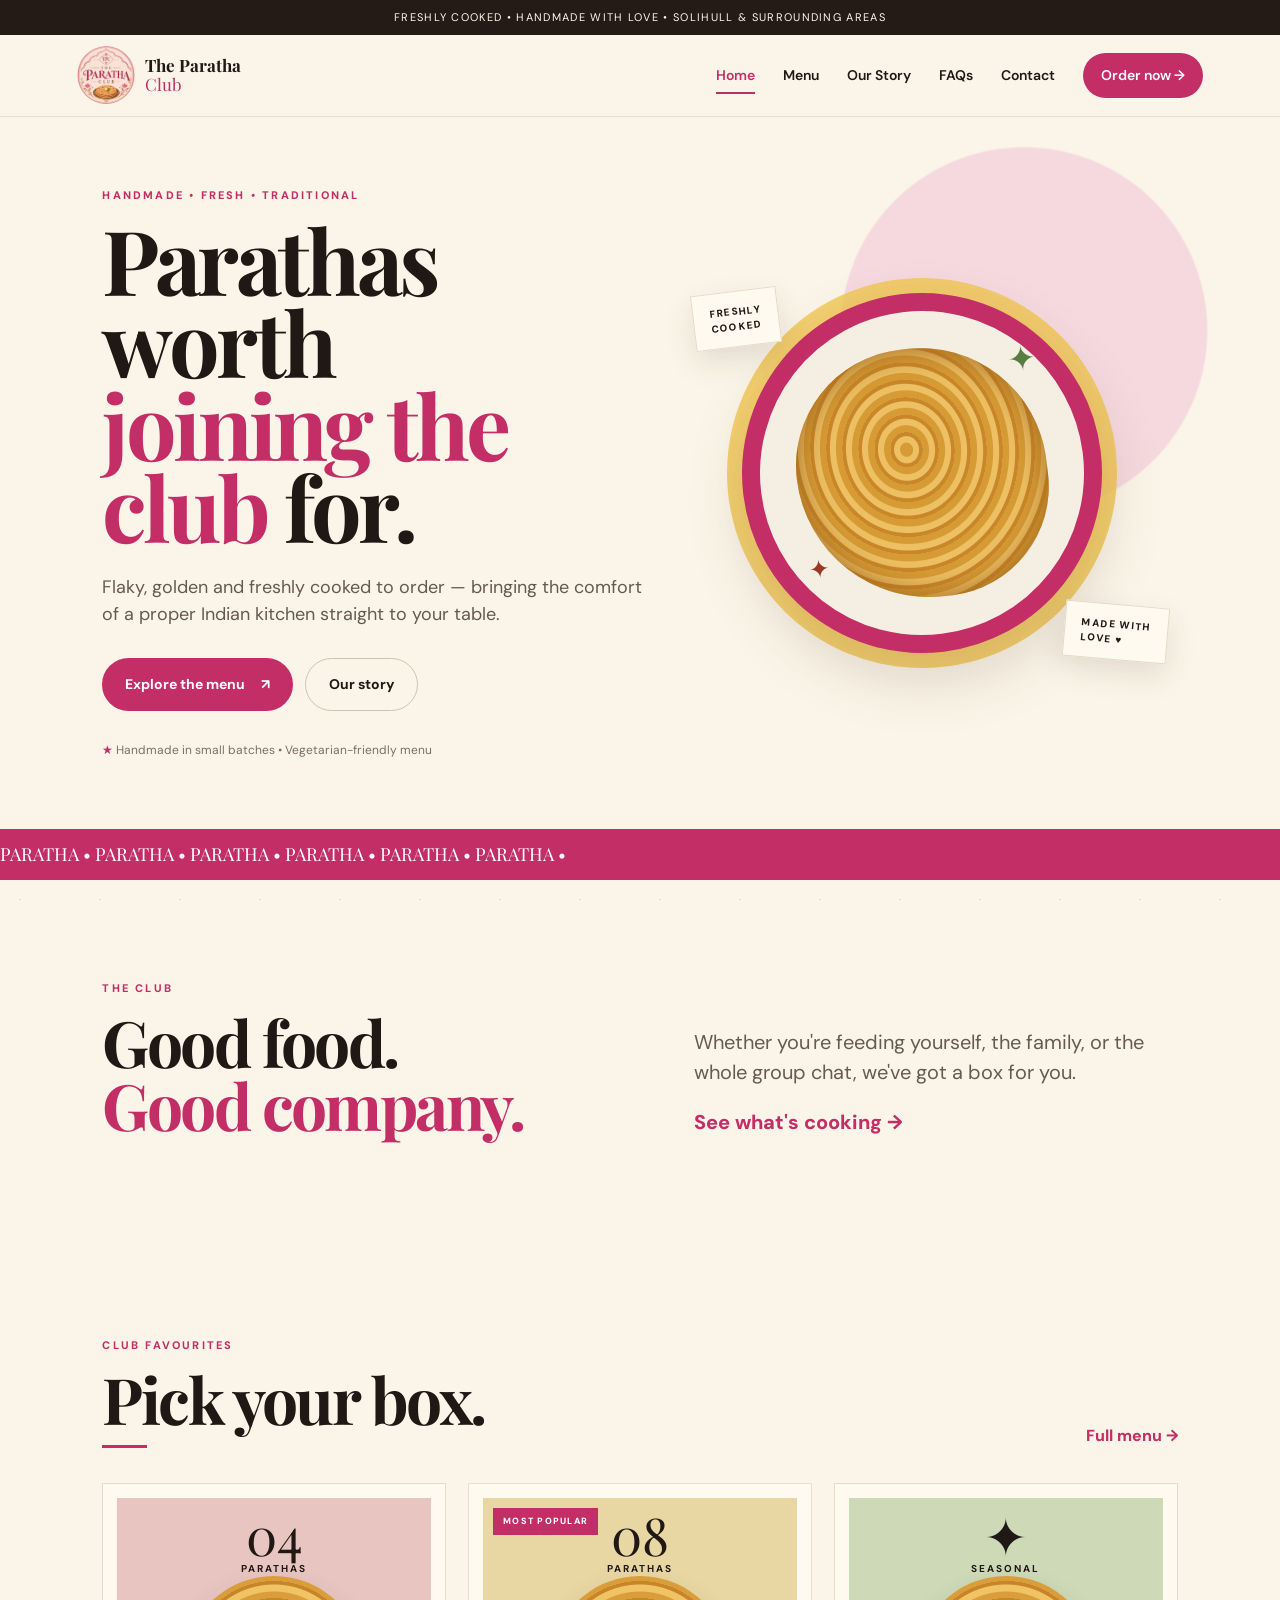
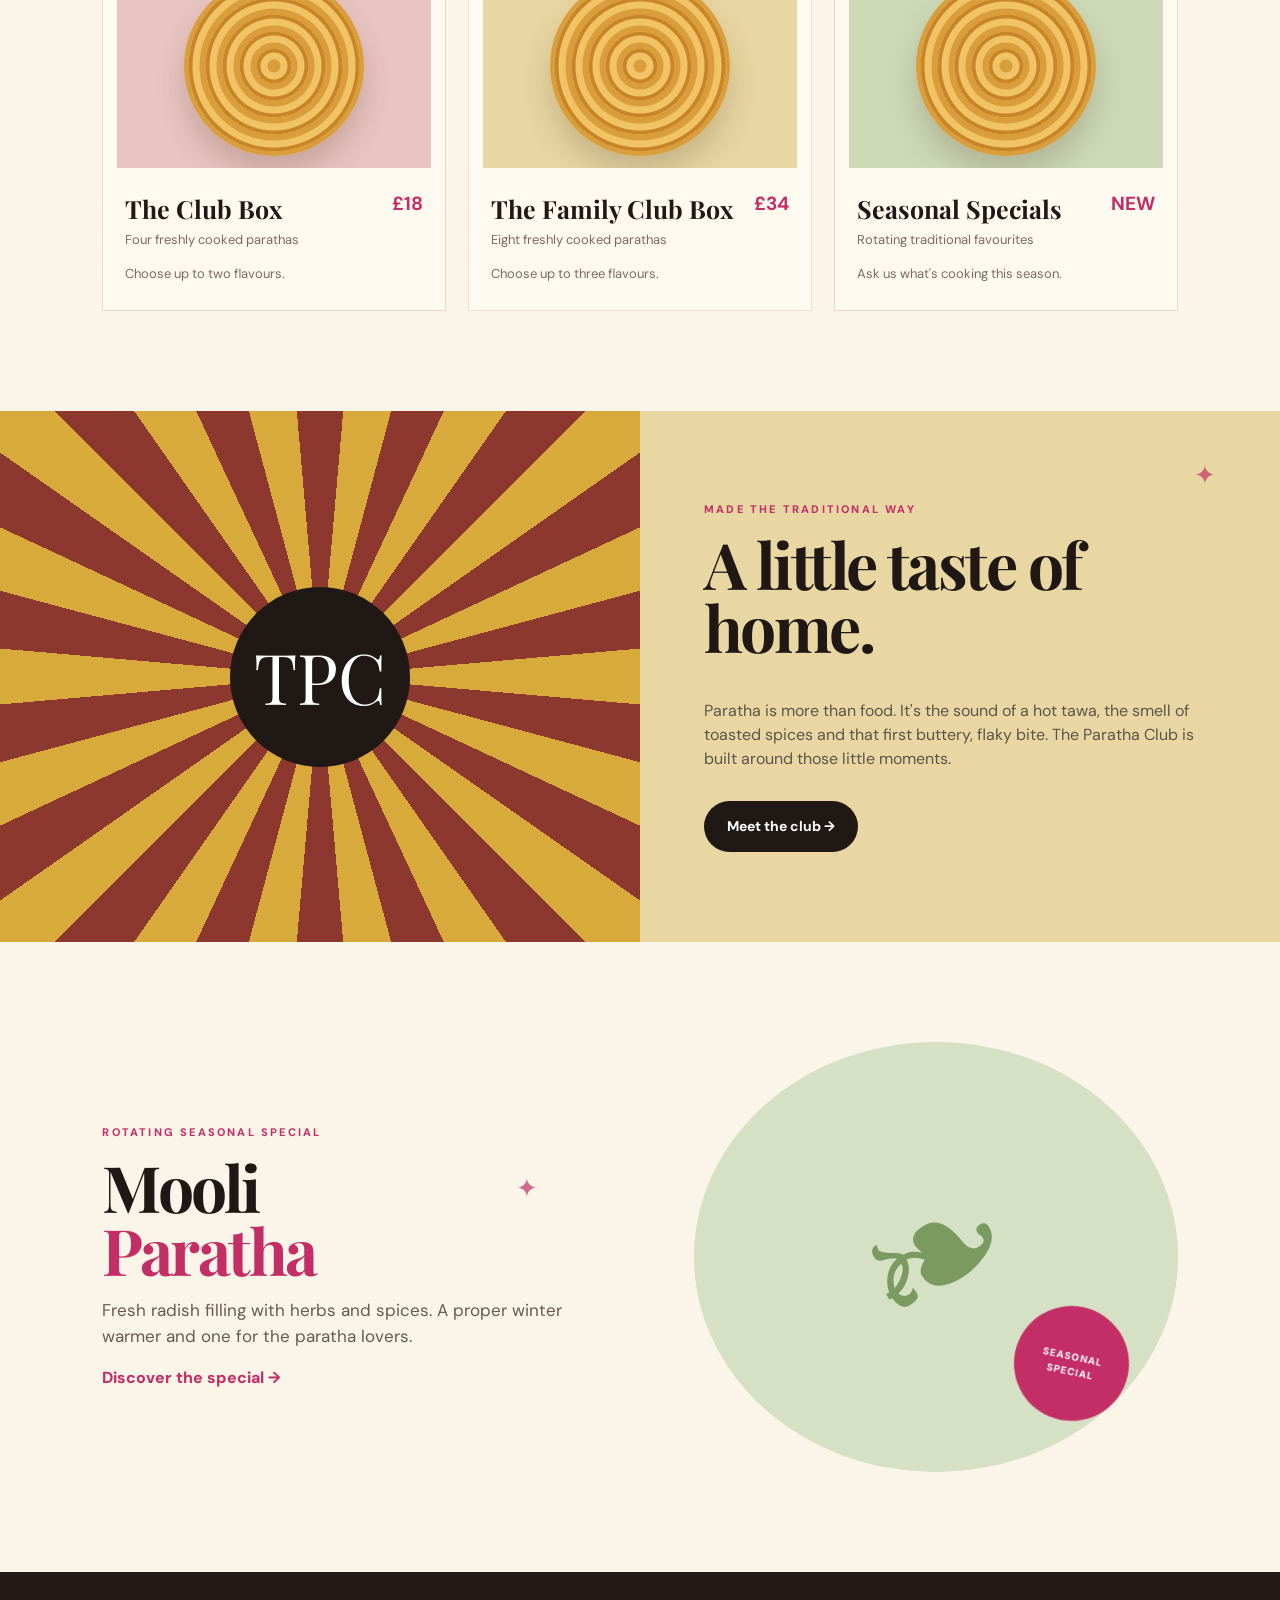
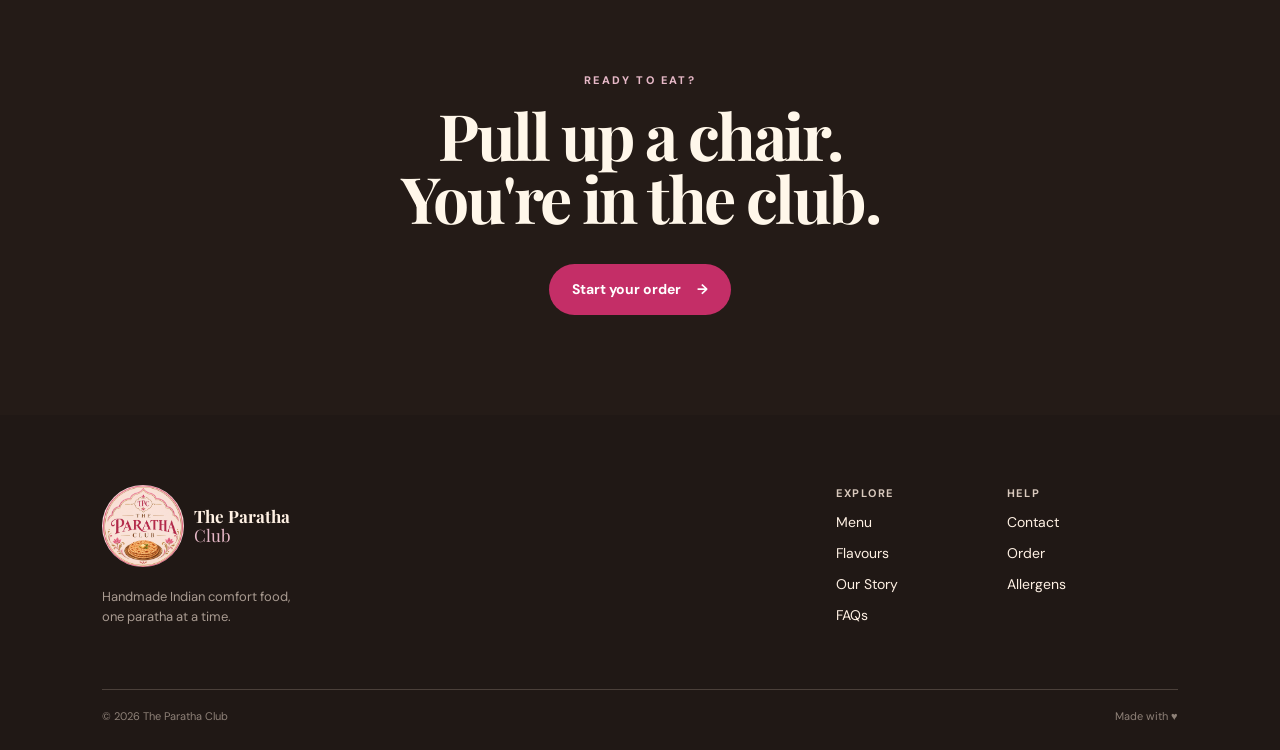
==== commit d7f49fc5: "location change" ====
--- a/index.html
+++ b/index.html
@@ -11,7 +11,7 @@
   <link rel="icon" type="image/png" href="assets/tpc-logo.png"><link rel="stylesheet" href="css/style.css">
 </head>
 <body>
-  <div class="announcement">Freshly cooked • Handmade with love • Birmingham & surrounding areas</div>
+  <div class="announcement">Freshly cooked • Handmade with love • Solihull & surrounding areas</div>
   <header class="site-header">
     <a class="brand" href="index.html" aria-label="The Paratha Club home"><img class="brand-logo" src="assets/tpc-logo.png" alt="The Paratha Club logo"><span><strong>The Paratha</strong><em>Club</em></span></a>
     <button class="nav-toggle" aria-label="Open menu">☰</button>
--- a/css/style.css
+++ b/css/style.css
@@ -1,4 +1,4 @@
-*{box-sizing:border-box}html{scroll-behavior:smooth}body{margin:0;background:#fbf5e9;color:#201815;font-family:'DM Sans',sans-serif;line-height:1.5}.announcement{background:#241b17;color:#fff7ea;text-align:center;padding:9px 16px;font-size:11px;letter-spacing:.12em;text-transform:uppercase}.site-header{height:82px;display:flex;align-items:center;justify-content:space-between;padding:0 6%;background:#fbf5e9;border-bottom:1px solid #e8dccb;position:sticky;top:0;z-index:20}.brand{display:flex;align-items:center;gap:10px;color:#201815;text-decoration:none}.brand-mark{width:43px;height:43px;border:2px solid #c42e67;border-radius:50%;display:grid;place-items:center;font-family:'Playfair Display';font-size:12px;font-weight:800;color:#c42e67}.brand strong,.brand em{display:block;font-family:'Playfair Display';font-size:17px;line-height:.9}.brand em{font-style:normal;color:#c42e67;margin-top:3px}nav{display:flex;align-items:center;gap:28px}nav a{color:#201815;text-decoration:none;font-size:14px;font-weight:600}nav a:hover,nav .active{color:#c42e67}.nav-order{background:#c42e67!important;color:#fff!important;padding:12px 18px;border-radius:999px}.nav-toggle{display:none;background:none;border:0;font-size:24px}.hero{min-height:690px;display:grid;grid-template-columns:1.05fr .95fr;align-items:center;padding:70px 8%;overflow:hidden;position:relative;background:radial-gradient(circle at 80% 30%,#f5d9df 0 16%,transparent 16.2%),#fbf5e9}.hero-copy{max-width:650px}.eyebrow{font-size:11px;letter-spacing:.2em;font-weight:800;color:#c42e67;margin:0 0 15px}.hero h1,.page-hero h1{font-family:'Playfair Display',serif;font-size:clamp(54px,7vw,92px);line-height:.92;letter-spacing:-.04em;margin:0 0 26px}.hero h1 span,.page-hero h1 span,h2 span{color:#c42e67}.hero-text{font-size:18px;max-width:560px;color:#655951}.hero-actions{display:flex;gap:12px;margin:30px 0}.btn{display:inline-flex;align-items:center;gap:16px;border:0;border-radius:999px;padding:15px 23px;text-decoration:none;font-weight:700;font-size:14px;cursor:pointer}.btn-primary{background:#c42e67;color:#fff}.btn-ghost{border:1px solid #cfc0b0;color:#201815}.btn-dark{background:#201815;color:#fff}.trust-row{font-size:12px;color:#7c6e64}.trust-row span:first-child{color:#c42e67}.hero-art{height:520px;position:relative;display:grid;place-items:center}.sun{position:absolute;width:390px;height:390px;border-radius:50%;background:#f1c64f;opacity:.8}.dish{width:360px;height:360px;border-radius:50%;background:#f5efe3;border:18px solid #c42e67;box-shadow:0 25px 60px #5c3a2630;position:relative;display:grid;place-items:center;transform:rotate(-7deg)}.paratha{width:250px;height:250px;border-radius:48% 52% 45% 55%;background:repeating-radial-gradient(ellipse at 45% 40%,#d79b36 0 6px,#edc064 7px 12px,#c98729 13px 16px);box-shadow:inset 0 0 30px #9e631a}.mint{position:absolute;right:35px;top:35px;color:#587d42;font-size:34px}.spice{position:absolute;left:38px;bottom:60px;color:#9b3825;font-size:25px}.art-tag{position:absolute;background:#fffaf0;padding:12px 16px;border:1px solid #e6d8c7;font-weight:800;font-size:10px;letter-spacing:.14em;box-shadow:0 12px 30px #3d281420}.tag-one{left:5%;top:15%;transform:rotate(-7deg)}.tag-two{right:2%;bottom:14%;transform:rotate(5deg)}.ticker{background:#c42e67;color:white;overflow:hidden;padding:12px 0;font-family:'Playfair Display';font-size:18px;white-space:nowrap}.ticker div{animation:marquee 22s linear infinite}@keyframes marquee{to{transform:translateX(-40%)}}.section{padding:100px 8%;max-width:1400px;margin:auto}.intro{display:grid;grid-template-columns:1fr 1fr;gap:10%;align-items:end}.intro h2,.section h2{font-family:'Playfair Display';font-size:clamp(45px,5vw,70px);line-height:.98;letter-spacing:-.04em;margin:0}.intro-copy{font-size:20px;color:#665a52;max-width:480px}.text-link{color:#c42e67;text-decoration:none;font-weight:800}.section-heading{display:flex;justify-content:space-between;align-items:end;margin-bottom:35px}.card-grid{display:grid;grid-template-columns:repeat(3,1fr);gap:22px}.food-card{background:#fffaf0;border:1px solid #e5d9c8;padding:14px;position:relative}.featured-card{border:2px solid #c42e67}.popular{position:absolute;z-index:2;top:24px;left:24px;background:#c42e67;color:#fff;padding:7px 10px;font-size:9px;font-weight:800;letter-spacing:.14em}.food-visual{height:270px;display:flex;flex-direction:column;align-items:center;justify-content:center;position:relative;overflow:hidden}.visual-1{background:#e8c5c1}.visual-2{background:#e8d7a2}.visual-3{background:#cdd9b7}.food-visual:after{content:'';width:180px;height:180px;border-radius:50%;background:repeating-radial-gradient(ellipse,#d99e3b 0 6px,#f0c465 7px 13px,#c78528 14px 17px);box-shadow:0 18px 30px #4d301d35}.food-visual span,.food-visual b{position:relative;z-index:2;color:#201815}.food-visual span{font-family:'Playfair Display';font-size:52px;line-height:1}.food-visual b{font-size:10px;letter-spacing:.2em}.food-info{display:flex;justify-content:space-between;gap:15px;padding:22px 8px 8px}.food-info h3{font-family:'Playfair Display';font-size:25px;margin:0}.food-info p,.card-note{margin:3px 0;color:#786b62;font-size:13px}.food-info>strong{color:#c42e67;font-size:19px}.card-note{padding:0 8px 10px}.story-band{background:#e8d7a2;max-width:none;display:grid;grid-template-columns:1fr 1fr;padding:0}.story-image{min-height:520px;background:radial-gradient(circle at center,#e8c15b 0 18%,#c42e67 18.5% 20%,transparent 20.5%),repeating-conic-gradient(from 15deg,#8c382f 0 10deg,#d8aa3b 10deg 20deg);display:grid;place-items:center}.story-image span{font-family:'Playfair Display';font-size:70px;color:#fff;background:#201815;border-radius:50%;width:180px;height:180px;display:grid;place-items:center}.story-copy{padding:90px 10%;display:flex;flex-direction:column;justify-content:center;align-items:flex-start}.story-copy h2{margin-bottom:25px}.story-copy p:not(.eyebrow){max-width:500px;color:#5f534a;margin-bottom:30px}.special{display:grid;grid-template-columns:1fr 1fr;align-items:center;gap:10%}.special-copy p:not(.eyebrow){max-width:500px;color:#665a52;font-size:17px}.special-art{min-height:430px;border-radius:50%;background:#d5e0c4;display:grid;place-items:center;position:relative}.leaf{font-size:180px;color:#7a9a60;transform:rotate(-30deg)}.round-label{position:absolute;background:#c42e67;color:white;width:115px;height:115px;border-radius:50%;display:grid;place-items:center;text-align:center;font-size:10px;font-weight:800;letter-spacing:.1em;right:10%;bottom:12%;transform:rotate(12deg)}.cta{background:#241b17;color:#fff7ea;text-align:center;max-width:none}.cta .eyebrow{color:#e6b8c7}.cta h2{margin:0 0 35px}.footer{background:#201815;color:#fff1e4;padding:70px 8% 25px;display:grid;grid-template-columns:2fr 1fr;gap:50px}.footer .brand{color:#fff1e4}.footer .brand-mark{color:#e6b8c7;border-color:#e6b8c7}.footer .brand em{color:#e6b8c7}.footer-brand p{color:#a99b91;font-size:13px;margin-top:20px}.footer-links{display:grid;grid-template-columns:1fr 1fr}.footer-links div{display:flex;flex-direction:column;gap:10px}.footer-links b{font-size:11px;text-transform:uppercase;letter-spacing:.16em;color:#d9c9bd}.footer-links a{color:#fff1e4;text-decoration:none;font-size:14px}.footer-bottom{grid-column:1/-1;border-top:1px solid #4b403a;padding-top:18px;display:flex;justify-content:space-between;color:#8e8178;font-size:11px}.page-hero{padding:110px 8% 80px;background:#e8d7a2}.page-hero h1{font-size:clamp(60px,8vw,110px)}.page-hero p:last-child{max-width:650px;font-size:19px;color:#63574e}.compact{padding-bottom:60px}.menu-section{max-width:1100px}.menu-category{margin-bottom:85px}.category-head{display:grid;grid-template-columns:60px 1fr;gap:15px;margin-bottom:30px}.category-head>span{font-family:'Playfair Display';font-size:20px;color:#c42e67}.category-head h2{font-size:48px}.menu-item{display:grid;grid-template-columns:55px 1fr auto;gap:25px;align-items:center;border-top:1px solid #dacdbc;padding:25px 0}.menu-number{font-family:'Playfair Display';color:#c42e67;font-size:22px}.menu-item h3{font-family:'Playfair Display';font-size:27px;margin:0}.menu-item h3 small{font-family:'DM Sans';font-size:14px;color:#c42e67;margin-left:12px}.menu-item p{margin:5px 0 0;color:#74675e;max-width:650px}.mini-btn{border:1px solid #cfc0b0;border-radius:999px;padding:9px 15px;color:#201815;text-decoration:none;font-size:12px;font-weight:700}.allergen{background:#fffaf0;border:1px solid #e3d5c4;padding:22px;margin-top:35px}.allergen strong{font-family:'Playfair Display';font-size:18px}.allergen p{margin:6px 0 0;color:#74675e;font-size:13px}.about-split{display:grid;grid-template-columns:1fr 1fr;gap:10%;align-items:center}.big-quote{font-family:'Playfair Display';font-size:clamp(40px,4.5vw,65px);line-height:1.03;color:#c42e67}.about-split>div:last-child{font-size:17px;color:#675a51}.values{display:grid;grid-template-columns:repeat(3,1fr);background:#c42e67;color:white}.values>div{padding:65px 8%;border-right:1px solid #ffffff40}.values span{font-size:12px;opacity:.7}.values h3{font-family:'Playfair Display';font-size:38px;margin:25px 0 10px}.values p{opacity:.85}.faq-list{max-width:1000px}.faq-list details{border-top:1px solid #d7c9b8;padding:25px 0}.faq-list details:last-child{border-bottom:1px solid #d7c9b8}.faq-list summary{cursor:pointer;list-style:none;font-family:'Playfair Display';font-size:27px;padding-right:30px;position:relative}.faq-list summary::-webkit-details-marker{display:none}.faq-list summary:after{content:'+';position:absolute;right:0;color:#c42e67}.faq-list details[open] summary:after{content:'−'}.faq-list details p{max-width:750px;color:#6d6158;margin:15px 0 0}.contact-grid{display:grid;grid-template-columns:repeat(3,1fr);gap:20px}.contact-card{background:#fffaf0;border:1px solid #e3d5c4;padding:35px;min-height:270px}.contact-icon{font-size:30px;color:#c42e67}.contact-card h3{font-family:'Playfair Display';font-size:30px;margin:35px 0 10px}.contact-card p{color:#6d6158;min-height:65px}.order-layout{display:grid;grid-template-columns:1.5fr .7fr;gap:55px;align-items:start}.order-form label{display:block;font-size:12px;font-weight:800;letter-spacing:.13em;text-transform:uppercase;margin:0 0 14px}.choice-grid{display:grid;grid-template-columns:1fr 1fr;gap:12px;margin-bottom:40px}.choice,.flavour{background:#fffaf0;border:1px solid #dfd1c0;padding:20px;text-align:left;cursor:pointer}.choice{display:grid;grid-template-columns:1fr auto;gap:5px}.choice span{font-family:'Playfair Display';font-size:22px}.choice b{color:#c42e67}.choice small{grid-column:1/-1;color:#766960}.choice.selected{border:2px solid #c42e67}.flavour-grid{display:grid;grid-template-columns:repeat(3,1fr);gap:10px;margin-bottom:8px}.flavour{display:flex;justify-content:space-between;font-weight:700;border-radius:4px}.flavour.selected{background:#c42e67;color:white;border-color:#c42e67}.selection-note{font-size:12px;color:#786b62;margin-bottom:40px}.form-row{display:grid;grid-template-columns:1fr 1fr;gap:12px}.order-form input,.order-form textarea{width:100%;border:1px solid #d9cbbc;background:#fffaf0;padding:15px;margin-bottom:12px;font:inherit;outline:none}.order-form textarea{min-height:120px;resize:vertical}.order-form input:focus,.order-form textarea:focus{border-color:#c42e67}.full{width:100%;justify-content:center;margin-top:18px}.order-summary{background:#241b17;color:#fff4e8;padding:30px;position:sticky;top:110px}.order-summary h3{font-family:'Playfair Display';font-size:30px;margin:5px 0 30px}.summary-line,.summary-total{display:flex;justify-content:space-between;margin:12px 0;color:#cdbfb5}.summary-line strong,.summary-total strong{color:#fff}.summary-total{font-size:18px;color:#fff}.order-summary hr{border:0;border-top:1px solid #4b403a;margin:25px 0}.order-summary small{display:block;color:#988b82;font-size:11px;margin-top:25px}@media(max-width:850px){nav{display:none;position:absolute;top:82px;left:0;right:0;background:#fbf5e9;padding:20px 7%;flex-direction:column;align-items:flex-start;border-bottom:1px solid #e5d9c8}.site-header.nav-open nav{display:flex}.nav-toggle{display:block}.hero,.intro,.story-band,.special,.about-split,.order-layout{grid-template-columns:1fr}.hero{padding-top:45px}.hero-art{height:420px;order:-1}.dish{width:280px;height:280px}.paratha{width:195px;height:195px}.sun{width:300px;height:300px}.card-grid,.contact-grid,.values{grid-template-columns:1fr}.values>div{border-right:0;border-bottom:1px solid #ffffff40}.story-image{min-height:350px}.section{padding:70px 7%}.section-heading{align-items:start;gap:20px;flex-direction:column}.flavour-grid{grid-template-columns:1fr 1fr}.order-summary{position:static}.footer{grid-template-columns:1fr}.footer-bottom{grid-column:1}.page-hero{padding:75px 7% 55px}.menu-item{grid-template-columns:35px 1fr}.mini-btn{grid-column:2;width:max-content}.choice-grid{grid-template-columns:1fr}.form-row{grid-template-columns:1fr}}
+*{box-sizing:border-box}html{scroll-behavior:smooth}body{margin:0;background:#fbf5e9;color:#201815;font-family:'DM Sans',sans-serif;line-height:1.5}.announcement{background:#241b17;color:#fff7ea;text-align:center;padding:9px 16px;font-size:11px;letter-spacing:.12em;text-transform:uppercase}.site-header{height:82px;display:flex;align-items:center;justify-content:space-between;padding:0 6%;background:#fbf5e9;border-bottom:1px solid #e8dccb;position:sticky;top:0;z-index:20}.brand{display:flex;align-items:center;gap:10px;color:#201815;text-decoration:none}.brand-mark{width:43px;height:43px;border:2px solid #c42e67;border-radius:50%;display:grid;place-items:center;font-family:'Playfair Display';font-size:12px;font-weight:800;color:#c42e67}.brand strong,.brand em{display:block;font-family:'Playfair Display';font-size:17px;line-height:.9}.brand em{font-style:normal;color:#c42e67;margin-top:3px}nav{display:flex;align-items:center;gap:28px}nav a{color:#201815;text-decoration:none;font-size:14px;font-weight:600}nav a:hover,nav .active{color:#c42e67}.nav-order{background:#c42e67!important;color:#fff!important;padding:12px 18px;border-radius:999px}.nav-toggle{display:none;background:none;border:0;font-size:24px}.hero{min-height:690px;display:grid;grid-template-columns:1.05fr .95fr;align-items:center;padding:70px 8%;overflow:hidden;position:relative;background:radial-gradient(circle at 80% 30%,#f5d9df 0 16%,transparent 16.2%),#fbf5e9}.hero-copy{max-width:650px}.eyebrow{font-size:11px;letter-spacing:.2em;font-weight:800;color:#c42e67;margin:0 0 15px}.hero h1,.page-hero h1{font-family:'Playfair Display',serif;font-size:clamp(54px,7vw,92px);line-height:.92;letter-spacing:-.04em;margin:0 0 26px}.hero h1 span,.page-hero h1 span,h2 span{color:#c42e67}.hero-text{font-size:18px;max-width:560px;color:#655951}.hero-actions{display:flex;gap:12px;margin:30px 0}.btn{display:inline-flex;align-items:center;gap:16px;border:0;border-radius:999px;padding:15px 23px;text-decoration:none;font-weight:700;font-size:14px;cursor:pointer}.btn-primary{background:#c42e67;color:#fff}.btn-ghost{border:1px solid #cfc0b0;color:#201815}.btn-dark{background:#201815;color:#fff}.trust-row{font-size:12px;color:#7c6e64}.trust-row span:first-child{color:#c42e67}.hero-art{height:520px;position:relative;display:grid;place-items:center}.sun{position:absolute;width:390px;height:390px;border-radius:50%;background:#f1c64f;opacity:.8}.dish{width:360px;height:360px;border-radius:50%;background:#f5efe3;border:18px solid #c42e67;box-shadow:0 25px 60px #5c3a2630;position:relative;display:grid;place-items:center;transform:rotate(-7deg)}.paratha{width:250px;height:250px;border-radius:48% 52% 45% 55%;background:repeating-radial-gradient(ellipse at 45% 40%,#d79b36 0 6px,#edc064 7px 12px,#c98729 13px 16px);box-shadow:inset 0 0 30px #9e631a}.mint{position:absolute;right:35px;top:35px;color:#587d42;font-size:34px}.spice{position:absolute;left:38px;bottom:60px;color:#9b3825;font-size:25px}.art-tag{position:absolute;background:#fffaf0;padding:12px 16px;border:1px solid #e6d8c7;font-weight:800;font-size:10px;letter-spacing:.14em;box-shadow:0 12px 30px #3d281420}.tag-one{left:5%;top:15%;transform:rotate(-7deg)}.tag-two{right:2%;bottom:14%;transform:rotate(5deg)}.ticker{background:#c42e67;color:white;overflow:hidden;padding:12px 0;font-family:'Playfair Display';font-size:18px;white-space:nowrap}.ticker div{animation:marquee 22s linear infinite}@keyframes marquee{to{transform:translateX(-40%)}}.section{padding:100px 8%;max-width:1400px;margin:auto}.intro{display:grid;grid-template-columns:1fr 1fr;gap:10%;align-items:end}.intro h2,.section h2{font-family:'Playfair Display';font-size:clamp(45px,5vw,70px);line-height:.98;letter-spacing:-.04em;margin:0}.intro-copy{font-size:20px;color:#665a52;max-width:480px}.text-link{color:#c42e67;text-decoration:none;font-weight:800}.section-heading{display:flex;justify-content:space-between;align-items:end;margin-bottom:35px}.card-grid{display:grid;grid-template-columns:repeat(3,1fr);gap:22px}.food-card{background:#fffaf0;border:1px solid #e5d9c8;padding:14px;position:relative}.featured-card{border:1px solid #eadfce}.popular{position:absolute;z-index:2;top:24px;left:24px;background:#c42e67;color:#fff;padding:7px 10px;font-size:9px;font-weight:800;letter-spacing:.14em}.food-visual{height:270px;display:flex;flex-direction:column;align-items:center;justify-content:center;position:relative;overflow:hidden}.visual-1{background:#e8c5c1}.visual-2{background:#e8d7a2}.visual-3{background:#cdd9b7}.food-visual:after{content:'';width:180px;height:180px;border-radius:50%;background:repeating-radial-gradient(ellipse,#d99e3b 0 6px,#f0c465 7px 13px,#c78528 14px 17px);box-shadow:0 18px 30px #4d301d35}.food-visual span,.food-visual b{position:relative;z-index:2;color:#201815}.food-visual span{font-family:'Playfair Display';font-size:52px;line-height:1}.food-visual b{font-size:10px;letter-spacing:.2em}.food-info{display:flex;justify-content:space-between;gap:15px;padding:22px 8px 8px}.food-info h3{font-family:'Playfair Display';font-size:25px;margin:0}.food-info p,.card-note{margin:3px 0;color:#786b62;font-size:13px}.food-info>strong{color:#c42e67;font-size:19px}.card-note{padding:0 8px 10px}.story-band{background:#e8d7a2;max-width:none;display:grid;grid-template-columns:1fr 1fr;padding:0}.story-image{min-height:520px;background:radial-gradient(circle at center,#e8c15b 0 18%,#c42e67 18.5% 20%,transparent 20.5%),repeating-conic-gradient(from 15deg,#8c382f 0 10deg,#d8aa3b 10deg 20deg);display:grid;place-items:center}.story-image span{font-family:'Playfair Display';font-size:70px;color:#fff;background:#201815;border-radius:50%;width:180px;height:180px;display:grid;place-items:center}.story-copy{padding:90px 10%;display:flex;flex-direction:column;justify-content:center;align-items:flex-start}.story-copy h2{margin-bottom:25px}.story-copy p:not(.eyebrow){max-width:500px;color:#5f534a;margin-bottom:30px}.special{display:grid;grid-template-columns:1fr 1fr;align-items:center;gap:10%}.special-copy p:not(.eyebrow){max-width:500px;color:#665a52;font-size:17px}.special-art{min-height:430px;border-radius:50%;background:#d5e0c4;display:grid;place-items:center;position:relative}.leaf{font-size:180px;color:#7a9a60;transform:rotate(-30deg)}.round-label{position:absolute;background:#c42e67;color:white;width:115px;height:115px;border-radius:50%;display:grid;place-items:center;text-align:center;font-size:10px;font-weight:800;letter-spacing:.1em;right:10%;bottom:12%;transform:rotate(12deg)}.cta{background:#241b17;color:#fff7ea;text-align:center;max-width:none}.cta .eyebrow{color:#e6b8c7}.cta h2{margin:0 0 35px}.footer{background:#201815;color:#fff1e4;padding:70px 8% 25px;display:grid;grid-template-columns:2fr 1fr;gap:50px}.footer .brand{color:#fff1e4}.footer .brand-mark{color:#e6b8c7;border-color:#e6b8c7}.footer .brand em{color:#e6b8c7}.footer-brand p{color:#a99b91;font-size:13px;margin-top:20px}.footer-links{display:grid;grid-template-columns:1fr 1fr}.footer-links div{display:flex;flex-direction:column;gap:10px}.footer-links b{font-size:11px;text-transform:uppercase;letter-spacing:.16em;color:#d9c9bd}.footer-links a{color:#fff1e4;text-decoration:none;font-size:14px}.footer-bottom{grid-column:1/-1;border-top:1px solid #4b403a;padding-top:18px;display:flex;justify-content:space-between;color:#8e8178;font-size:11px}.page-hero{padding:110px 8% 80px;background:#e8d7a2}.page-hero h1{font-size:clamp(60px,8vw,110px)}.page-hero p:last-child{max-width:650px;font-size:19px;color:#63574e}.compact{padding-bottom:60px}.menu-section{max-width:1100px}.menu-category{margin-bottom:85px}.category-head{display:grid;grid-template-columns:60px 1fr;gap:15px;margin-bottom:30px}.category-head>span{font-family:'Playfair Display';font-size:20px;color:#c42e67}.category-head h2{font-size:48px}.menu-item{display:grid;grid-template-columns:55px 1fr auto;gap:25px;align-items:center;border-top:1px solid #dacdbc;padding:25px 0}.menu-number{font-family:'Playfair Display';color:#c42e67;font-size:22px}.menu-item h3{font-family:'Playfair Display';font-size:27px;margin:0}.menu-item h3 small{font-family:'DM Sans';font-size:14px;color:#c42e67;margin-left:12px}.menu-item p{margin:5px 0 0;color:#74675e;max-width:650px}.mini-btn{border:1px solid #cfc0b0;border-radius:999px;padding:9px 15px;color:#201815;text-decoration:none;font-size:12px;font-weight:700}.allergen{background:#fffaf0;border:1px solid #e3d5c4;padding:22px;margin-top:35px}.allergen strong{font-family:'Playfair Display';font-size:18px}.allergen p{margin:6px 0 0;color:#74675e;font-size:13px}.about-split{display:grid;grid-template-columns:1fr 1fr;gap:10%;align-items:center}.big-quote{font-family:'Playfair Display';font-size:clamp(40px,4.5vw,65px);line-height:1.03;color:#c42e67}.about-split>div:last-child{font-size:17px;color:#675a51}.values{display:grid;grid-template-columns:repeat(3,1fr);background:#c42e67;color:white}.values>div{padding:65px 8%;border-right:1px solid #ffffff40}.values span{font-size:12px;opacity:.7}.values h3{font-family:'Playfair Display';font-size:38px;margin:25px 0 10px}.values p{opacity:.85}.faq-list{max-width:1000px}.faq-list details{border-top:1px solid #d7c9b8;padding:25px 0}.faq-list details:last-child{border-bottom:1px solid #d7c9b8}.faq-list summary{cursor:pointer;list-style:none;font-family:'Playfair Display';font-size:27px;padding-right:30px;position:relative}.faq-list summary::-webkit-details-marker{display:none}.faq-list summary:after{content:'+';position:absolute;right:0;color:#c42e67}.faq-list details[open] summary:after{content:'−'}.faq-list details p{max-width:750px;color:#6d6158;margin:15px 0 0}.contact-grid{display:grid;grid-template-columns:repeat(3,1fr);gap:20px}.contact-card{background:#fffaf0;border:1px solid #e3d5c4;padding:35px;min-height:270px}.contact-icon{font-size:30px;color:#c42e67}.contact-card h3{font-family:'Playfair Display';font-size:30px;margin:35px 0 10px}.contact-card p{color:#6d6158;min-height:65px}.order-layout{display:grid;grid-template-columns:1.5fr .7fr;gap:55px;align-items:start}.order-form label{display:block;font-size:12px;font-weight:800;letter-spacing:.13em;text-transform:uppercase;margin:0 0 14px}.choice-grid{display:grid;grid-template-columns:1fr 1fr;gap:12px;margin-bottom:40px}.choice,.flavour{background:#fffaf0;border:1px solid #dfd1c0;padding:20px;text-align:left;cursor:pointer}.choice{display:grid;grid-template-columns:1fr auto;gap:5px}.choice span{font-family:'Playfair Display';font-size:22px}.choice b{color:#c42e67}.choice small{grid-column:1/-1;color:#766960}.choice.selected{border:2px solid #c42e67}.flavour-grid{display:grid;grid-template-columns:repeat(3,1fr);gap:10px;margin-bottom:8px}.flavour{display:flex;justify-content:space-between;font-weight:700;border-radius:4px}.flavour.selected{background:#c42e67;color:white;border-color:#c42e67}.selection-note{font-size:12px;color:#786b62;margin-bottom:40px}.form-row{display:grid;grid-template-columns:1fr 1fr;gap:12px}.order-form input,.order-form textarea{width:100%;border:1px solid #d9cbbc;background:#fffaf0;padding:15px;margin-bottom:12px;font:inherit;outline:none}.order-form textarea{min-height:120px;resize:vertical}.order-form input:focus,.order-form textarea:focus{border-color:#c42e67}.full{width:100%;justify-content:center;margin-top:18px}.order-summary{background:#241b17;color:#fff4e8;padding:30px;position:sticky;top:110px}.order-summary h3{font-family:'Playfair Display';font-size:30px;margin:5px 0 30px}.summary-line,.summary-total{display:flex;justify-content:space-between;margin:12px 0;color:#cdbfb5}.summary-line strong,.summary-total strong{color:#fff}.summary-total{font-size:18px;color:#fff}.order-summary hr{border:0;border-top:1px solid #4b403a;margin:25px 0}.order-summary small{display:block;color:#988b82;font-size:11px;margin-top:25px}@media(max-width:850px){nav{display:none;position:absolute;top:82px;left:0;right:0;background:#fbf5e9;padding:20px 7%;flex-direction:column;align-items:flex-start;border-bottom:1px solid #e5d9c8}.site-header.nav-open nav{display:flex}.nav-toggle{display:block}.hero,.intro,.story-band,.special,.about-split,.order-layout{grid-template-columns:1fr}.hero{padding-top:45px}.hero-art{height:420px;order:-1}.dish{width:280px;height:280px}.paratha{width:195px;height:195px}.sun{width:300px;height:300px}.card-grid,.contact-grid,.values{grid-template-columns:1fr}.values>div{border-right:0;border-bottom:1px solid #ffffff40}.story-image{min-height:350px}.section{padding:70px 7%}.section-heading{align-items:start;gap:20px;flex-direction:column}.flavour-grid{grid-template-columns:1fr 1fr}.order-summary{position:static}.footer{grid-template-columns:1fr}.footer-bottom{grid-column:1}.page-hero{padding:75px 7% 55px}.menu-item{grid-template-columns:35px 1fr}.mini-btn{grid-column:2;width:max-content}.choice-grid{grid-template-columns:1fr}.form-row{grid-template-columns:1fr}}
 /* V2 additions */
 .flavour-showcase{display:grid;grid-template-columns:repeat(3,1fr);gap:20px}
 .flavour-card{background:#fffaf0;border:1px solid #e3d5c4;padding:14px}
@@ -23,7 +23,6 @@
 nav a:not(.nav-order):after{content:"";position:absolute;left:0;right:100%;bottom:-8px;height:2px;background:#c42e67;transition:right .2s ease}
 nav a:not(.nav-order):hover:after,nav a.active:not(.nav-order):after{right:0}
 .hero{isolation:isolate}
-.hero:before{content:"";position:absolute;inset:auto auto 8% 5%;width:130px;height:130px;border:1px dashed #c42e6766;border-radius:50%;z-index:-1}
 .hero-copy{animation:fadeUp .75s ease both}
 .hero-art{animation:fadeIn .9s .1s ease both}
 .btn{transition:transform .18s ease,box-shadow .18s ease}
